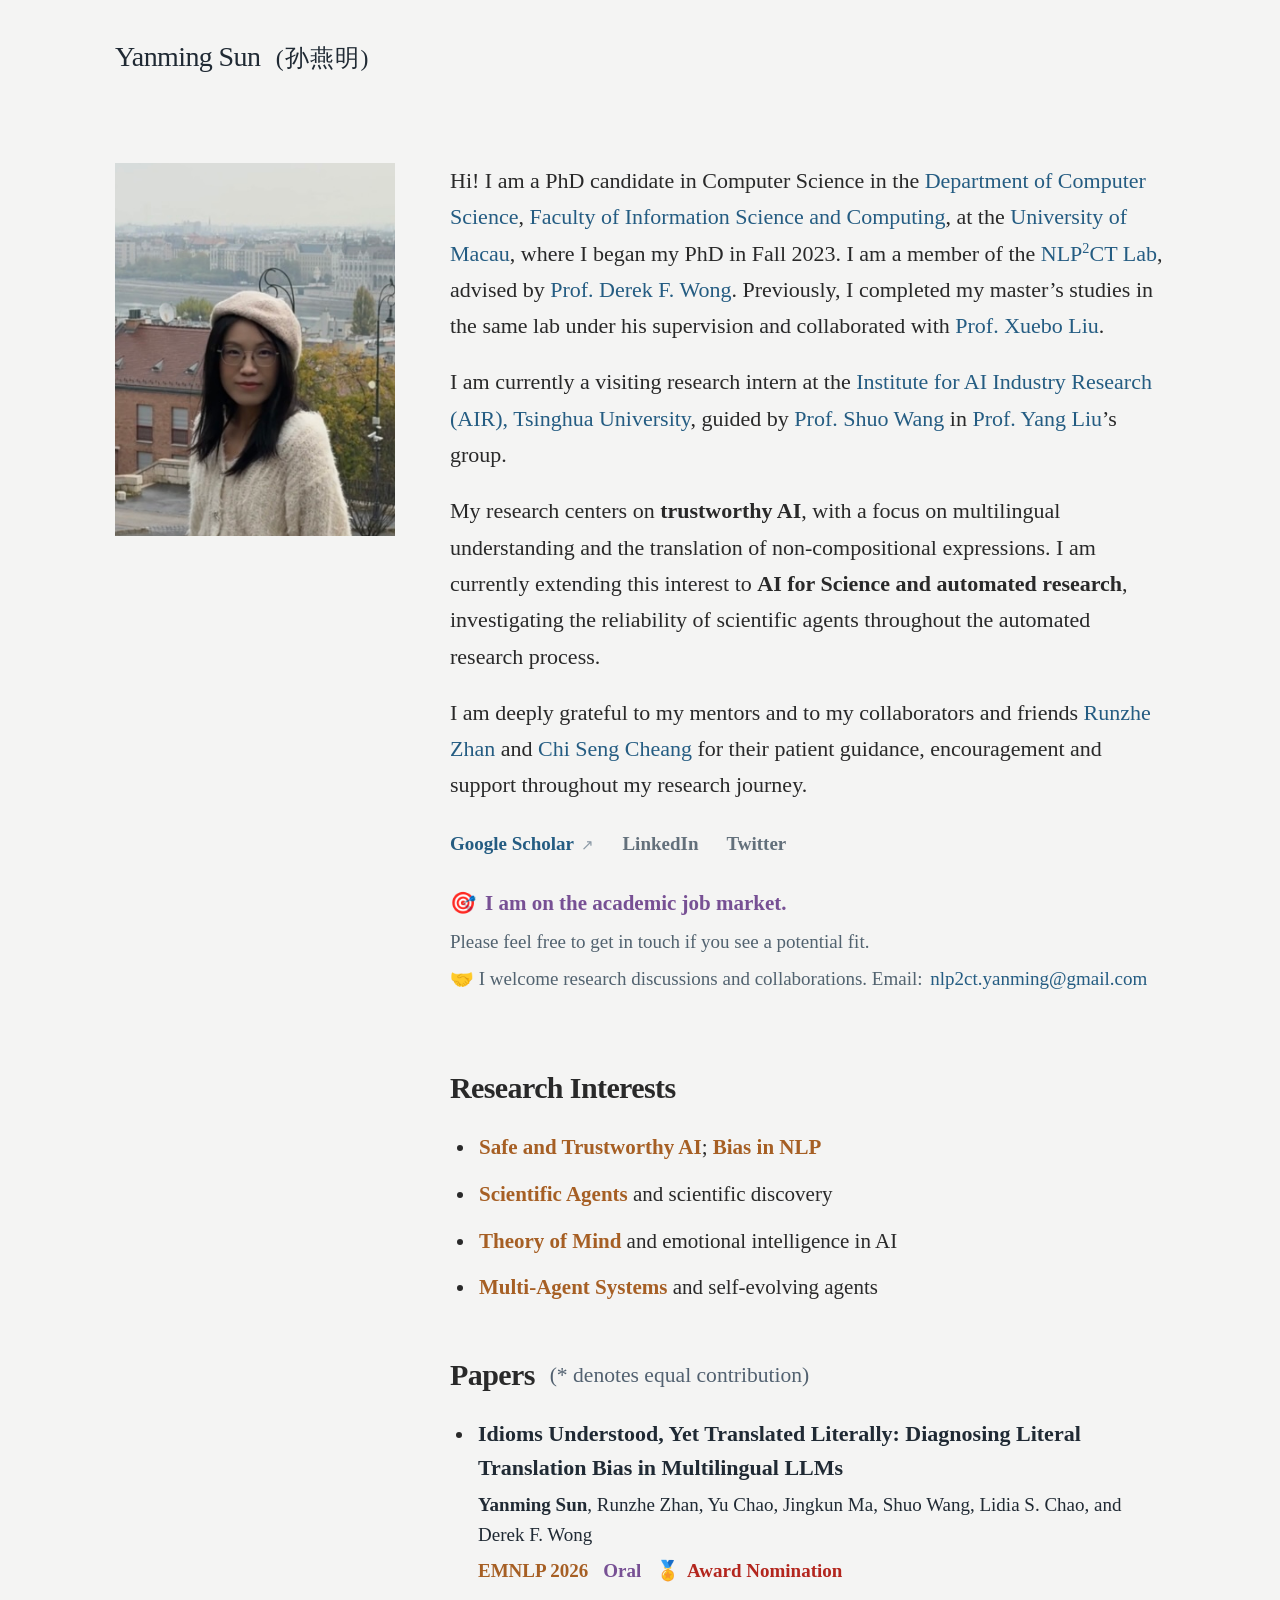
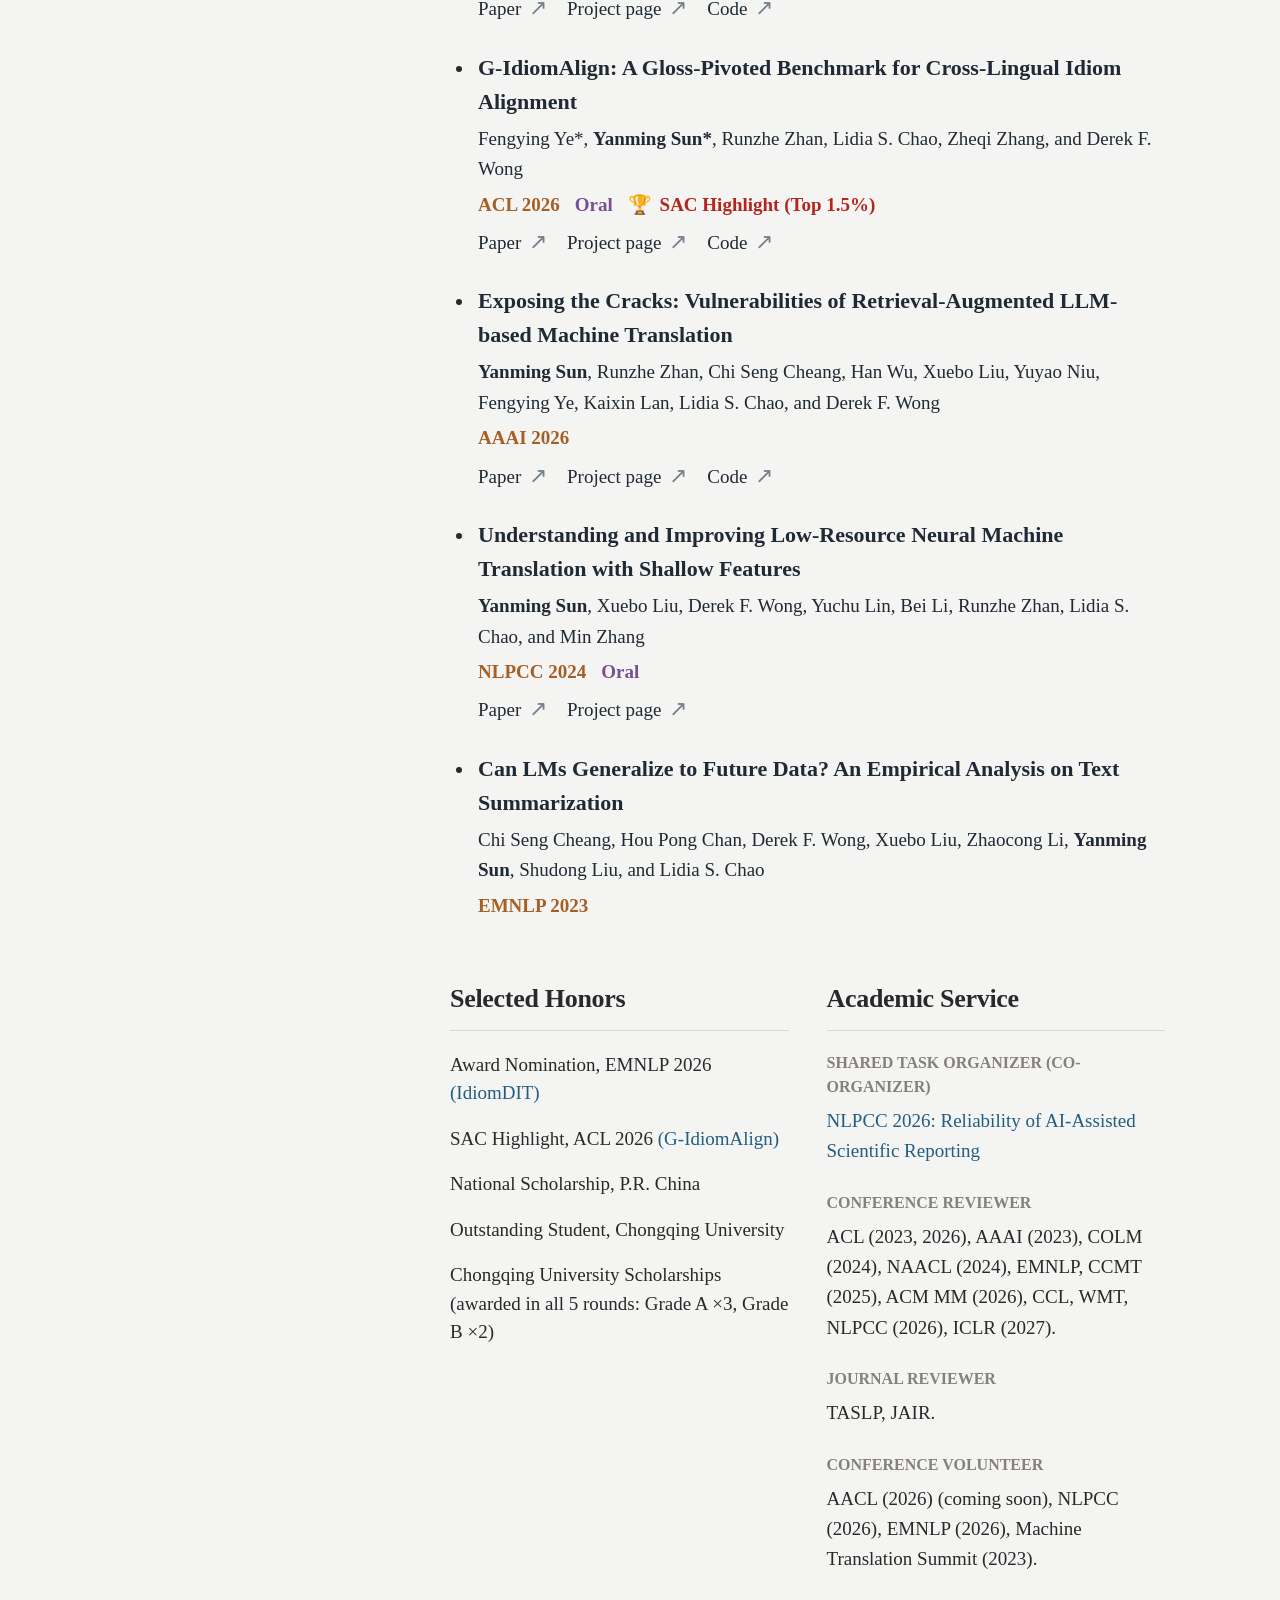
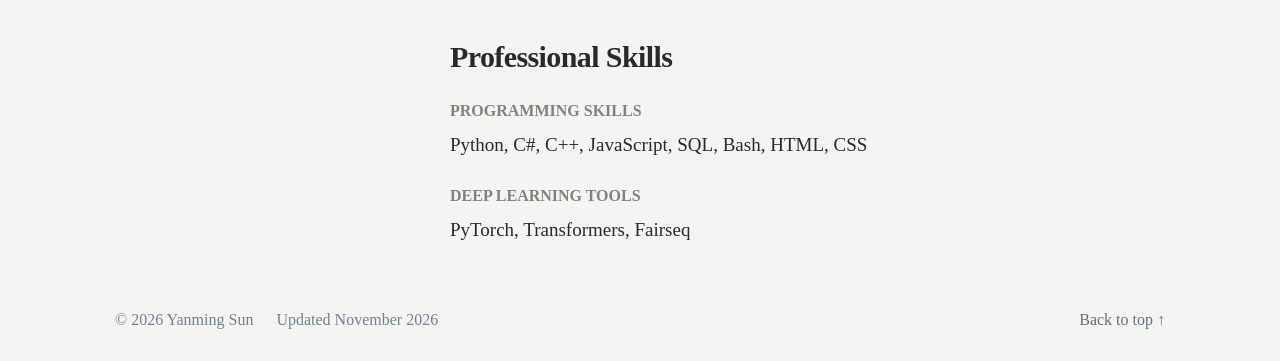
==== docs/index.html @ efb02c2c "Highlight award distinctions in deep red" ====
<!doctype html>
<html lang="en">
<head>
  <meta charset="utf-8">
  <meta name="viewport" content="width=device-width, initial-scale=1">
  <title>Yanming Sun — Multilingual LLMs and Reliable AI</title>
  <meta name="description" content="Yanming Sun, Ph.D. Candidate at the University of Macau. Research on multilingual LLMs, machine translation, and reliable AI. On the academic job market; expected graduation February 2027.">
  <meta name="theme-color" content="#ffffff">
  <link rel="canonical" href="https://ymsunny.github.io/">
  <meta property="og:type" content="profile">
  <meta property="og:title" content="Yanming Sun — Multilingual LLMs and Reliable AI">
  <meta property="og:description" content="Ph.D. Candidate at the University of Macau. On the academic job market · Expected graduation February 2027.">
  <meta property="og:url" content="https://ymsunny.github.io/">
  <meta property="og:image" content="https://ymsunny.github.io/assets/yanming-sun-budapest.jpg">
  <meta name="twitter:card" content="summary">
  <link rel="icon" href="assets/favicon.svg?v=sun-1" type="image/svg+xml">
  <link rel="preload" href="assets/inter-latin.woff2" as="font" type="font/woff2" crossorigin>
  <link rel="stylesheet" href="styles.css">
  <link rel="stylesheet" href="reading.css">
  <script type="application/ld+json">{"@context":"https://schema.org","@type":"Person","name":"Yanming Sun","url":"https://ymsunny.github.io/","jobTitle":"Ph.D. Candidate in Computer Science","affiliation":{"@type":"CollegeOrUniversity","name":"University of Macau"},"email":"mailto:nlp2ct.yanming@gmail.com","sameAs":["https://scholar.google.com/citations?user=cWfYGeYAAAAJ","https://github.com/ymsunny"]}</script>
</head>
<body>
  <a class="skip-link" href="#main">Skip to content</a>
  <header class="site-header"><div class="container header-inner">
    <a class="wordmark" href="#about">Yanming Sun <span class="chinese-name" lang="zh-Hans">(&#23385;&#29141;&#26126;)</span></a>
  </div></header>
  <main class="container" id="main">
    <section class="profile" id="about" aria-label="About Yanming Sun">
      <div class="profile-aside">
        <figure class="portrait"><img src="assets/yanming-sun-budapest.jpg" width="1169" height="648" alt="Yanming Sun in Budapest" fetchpriority="high"></figure>
        <p class="portrait-caption">University of Macau<br><a href="https://github.com/NLP2CT">NLP<sup>2</sup>CT Lab</a></p>
      </div>
      <div class="profile-copy">
        <div class="bio">
          <p>Hi! I am a PhD candidate in Computer Science in the <a href="https://fic.um.edu.mo/csc/">Department of Computer Science</a>, <a href="https://fic.um.edu.mo">Faculty of Information Science and Computing</a>, at the <a href="https://www.um.edu.mo">University of Macau</a>, where I began my PhD in Fall 2023. I am a member of the <a href="http://nlp2ct.cis.um.edu.mo">NLP<sup>2</sup>CT Lab</a>, advised by <a href="https://personal.fic.um.edu.mo/derek-wong/">Prof. Derek F. Wong</a>. Previously, I completed my master&#8217;s studies in the same lab under his supervision and collaborated with <a href="https://sunbowliu.github.io/">Prof. Xuebo Liu</a>.</p>
          <p>I am currently a visiting research intern at the <a href="https://air.tsinghua.edu.cn/">Institute for AI Industry Research (AIR), Tsinghua University</a>, guided by <a href="https://air.tsinghua.edu.cn/info/1046/2548.htm">Prof. Shuo Wang</a> in <a href="https://nlp.csai.tsinghua.edu.cn/~ly/">Prof. Yang Liu</a>&#8217;s group.</p>
          
          <p>My research centers on <strong>trustworthy AI</strong>, with a focus on multilingual understanding and the translation of non-compositional expressions. I am currently extending this interest to <strong>AI for Science and automated research</strong>, investigating the reliability of scientific agents throughout the automated research process.</p>
          <p>I am deeply grateful to my mentors and to my collaborators and friends <a href="https://runzhe.me/">Runzhe Zhan</a> and <a href="https://andycheang.github.io/">Chi Seng Cheang</a> for their patient guidance, encouragement and support throughout my research journey.</p>
        </div>
        <div class="profile-links" aria-label="Academic and social profiles"><a href="https://scholar.google.com/citations?user=cWfYGeYAAAAJ">Google Scholar <span aria-hidden="true">&#8599;</span></a><span class="pending-profile" title="Profile link to be added">LinkedIn</span><span class="pending-profile" title="Profile link to be added">Twitter</span></div>
        <div class="job-market"><strong><span aria-hidden="true">&#127919;</span> I am on the academic job market.</strong><p>Please feel free to get in touch if you see a potential fit.</p><p><span aria-hidden="true">&#129309;</span> I welcome research discussions and collaborations. Email: <a href="mailto:nlp2ct.yanming@gmail.com">nlp2ct.yanming@gmail.com</a></p></div>
      </div>
    </section>

    <section class="section research-interests" id="research" aria-labelledby="research-heading"><div class="section-heading"><h2 id="research-heading">Research Interests</h2></div><ul class="interest-list"><li><strong>Safe and Trustworthy AI</strong>; <strong>Bias in NLP</strong></li><li><strong>Scientific Agents</strong> and scientific discovery</li><li><strong>Theory of Mind</strong> and emotional intelligence in AI</li><li><strong>Multi-Agent Systems</strong> and self-evolving agents</li></ul></section>

    <section class="section" id="publications" aria-labelledby="publications-heading">
      <div class="section-heading"><h2 id="publications-heading">Papers <span class="equal-note">(* denotes equal contribution)</span></h2></div>
      <article class="publication" id="idiomdit"><div class="paper-index"><span>2026</span><strong>IdiomDIT</strong></div><div class="paper-body"><h3><a href="https://aclanthology.org/2026.emnlp-main.2619/" target="_blank" rel="noopener">Idioms Understood, Yet Translated Literally: Diagnosing Literal Translation Bias in Multilingual LLMs</a></h3><p class="paper-authors"><strong>Yanming Sun</strong>, Runzhe Zhan, Yu Chao, Jingkun Ma, Shuo Wang, Lidia S. Chao, and Derek F. Wong</p><div class="venue"><span class="venue-name">EMNLP 2026</span><span class="distinction">Oral</span><span class="distinction consideration award-distinction"><span class="award-icon" aria-hidden="true">&#127941;</span> Award Nomination</span></div><div class="paper-links"><a href="https://aclanthology.org/2026.emnlp-main.2619/" target="_blank" rel="noopener">Paper <span aria-hidden="true">↗</span></a><a href="https://nlp2ct.github.io/IdiomDIT/" target="_blank" rel="noopener">Project page <span aria-hidden="true">↗</span></a><a href="https://github.com/NLP2CT/IdiomDIT" target="_blank" rel="noopener">Code <span aria-hidden="true">↗</span></a></div></div></article>
      <article class="publication" id="g-idiomalign"><div class="paper-index"><span>2026</span><strong>G-IdiomAlign</strong></div><div class="paper-body"><h3><a href="assets/papers/G-IdiomAlign.pdf" target="_blank" rel="noopener">G-IdiomAlign: A Gloss-Pivoted Benchmark for Cross-Lingual Idiom Alignment</a></h3><p class="paper-authors">Fengying Ye*, <strong>Yanming Sun*</strong>, Runzhe Zhan, Lidia S. Chao, Zheqi Zhang, and Derek F. Wong</p><div class="venue"><span class="venue-name">ACL 2026</span><span class="distinction">Oral</span><span class="distinction award-distinction"><span class="award-icon" aria-hidden="true">&#127942;</span> SAC Highlight (Top 1.5%)</span></div><div class="paper-links"><a href="assets/papers/G-IdiomAlign.pdf" target="_blank" rel="noopener">Paper <span aria-hidden="true">↗</span></a><a href="https://nlp2ct.github.io/G-IdiomAlign/" target="_blank" rel="noopener">Project page <span aria-hidden="true">↗</span></a><a href="https://github.com/NLP2CT/G-IdiomAlign" target="_blank" rel="noopener">Code <span aria-hidden="true">↗</span></a></div></div></article>
      <article class="publication" id="real-mt"><div class="paper-index"><span>2026</span><strong>REAL-MT</strong></div><div class="paper-body"><h3><a href="assets/papers/REAL-MT.pdf" target="_blank" rel="noopener">Exposing the Cracks: Vulnerabilities of Retrieval-Augmented LLM-based Machine Translation</a></h3><p class="paper-authors"><strong>Yanming Sun</strong>, Runzhe Zhan, Chi Seng Cheang, Han Wu, Xuebo Liu, Yuyao Niu, Fengying Ye, Kaixin Lan, Lidia S. Chao, and Derek F. Wong</p><div class="venue"><span class="venue-name">AAAI 2026</span></div><div class="paper-links"><a href="assets/papers/REAL-MT.pdf" target="_blank" rel="noopener">Paper <span aria-hidden="true">↗</span></a><a href="https://ymsunny.github.io/REAL-MT-Vuln/" target="_blank" rel="noopener">Project page <span aria-hidden="true">↗</span></a><a href="https://github.com/ymsunny/REAL-MT-Vuln" target="_blank" rel="noopener">Code <span aria-hidden="true">↗</span></a></div></div></article>
      <article class="publication" id="natasha"><div class="paper-index"><span>2024</span><strong>NATASHA</strong></div><div class="paper-body"><h3><a href="assets/papers/NATASHA.pdf" target="_blank" rel="noopener">Understanding and Improving Low-Resource Neural Machine Translation with Shallow Features</a></h3><p class="paper-authors"><strong>Yanming Sun</strong>, Xuebo Liu, Derek F. Wong, Yuchu Lin, Bei Li, Runzhe Zhan, Lidia S. Chao, and Min Zhang</p><div class="venue"><span class="venue-name">NLPCC 2024</span><span class="distinction">Oral</span></div><div class="paper-links"><a href="assets/papers/NATASHA.pdf" target="_blank" rel="noopener">Paper <span aria-hidden="true">↗</span></a><a href="https://ymsunny.github.io/NATASHA/v2/" target="_blank" rel="noopener">Project page <span aria-hidden="true">↗</span></a></div></div></article>
      <div class="publication earlier-publication"><div class="paper-body"><article><h3><a href="https://aclanthology.org/2023.emnlp-main.1007/">Can LMs Generalize to Future Data? An Empirical Analysis on Text Summarization</a></h3><p class="paper-authors">Chi Seng Cheang, Hou Pong Chan, Derek F. Wong, Xuebo Liu, Zhaocong Li, <strong>Yanming Sun</strong>, Shudong Liu, and Lidia S. Chao</p><div class="venue"><span class="venue-name">EMNLP 2023</span></div></article></div></div>
    </section>

    <section class="section honors-service" aria-label="Honors and academic service">
      <section aria-labelledby="honors-heading"><h2 id="honors-heading">Selected Honors</h2>
        <ul class="selected-honors">
          <li><span>Award Nomination, EMNLP 2026 <a href="#idiomdit">(IdiomDIT)</a></span></li>
          <li><span>SAC Highlight, ACL 2026 <a href="#g-idiomalign">(G-IdiomAlign)</a></span></li>
          <li><span>National Scholarship, P.R. China</span></li>
          <li><span>Outstanding Student, Chongqing University</span></li>
          <li><span>Chongqing University Scholarships (awarded in all 5 rounds: Grade A &times;3, Grade B &times;2)</span></li>
        </ul>
      </section>
      <section id="service" aria-labelledby="service-heading"><h2 id="service-heading">Academic Service</h2>
        <div class="service-category"><h3>Shared Task Organizer (Co-Organizer)</h3><p><a href="https://nlp2ct.github.io/NLPCC-2026-Task10-Science/">NLPCC 2026: Reliability of AI-Assisted Scientific Reporting</a></p></div>
        <div class="service-category"><h3>Conference Reviewer</h3><p>ACL (2023, 2026), AAAI (2023), COLM (2024), NAACL (2024), EMNLP, CCMT (2025), ACM MM (2026), CCL, WMT, NLPCC (2026), ICLR (2027).</p></div>
        <div class="service-category"><h3>Journal Reviewer</h3><p>TASLP, JAIR.</p></div>
      
        <div class="service-category"><h3>Conference Volunteer</h3><p>AACL (2026) <span class="upcoming-note">(coming soon)</span>, NLPCC (2026), EMNLP (2026), Machine Translation Summit (2023).</p></div>
      </section>
    </section>
    <section class="section professional-skills" id="skills" aria-labelledby="skills-heading">
      <div class="section-heading"><h2 id="skills-heading">Professional Skills</h2></div>
      <div class="service-category"><h3>Programming Skills</h3><p>Python, C#, C++, JavaScript, SQL, Bash, HTML, CSS</p></div>
      <div class="service-category"><h3>Deep Learning Tools</h3><p>PyTorch, Transformers, Fairseq</p></div>
    </section>
  </main>
  <footer class="container footer"><span>© 2026 Yanming Sun</span><span>Updated November 2026</span><a href="#about">Back to top ↑</a></footer>
</body>
</html>
---- docs/styles.css ----
@font-face{font-family:Inter;src:url('assets/inter-latin.woff2') format('woff2');font-weight:100 900;font-display:swap}
:root{--ink:#202a34;--muted:#63707b;--blue:#245c82;--gold:#896022;--line:#e5e8eb;--ivory:#faf8f3}
*{box-sizing:border-box}html{scroll-behavior:smooth;scroll-padding-top:100px}body{margin:0;background:#fff;color:var(--ink);font-family:Inter,Arial,sans-serif;font-size:15px;line-height:1.8;-webkit-font-smoothing:antialiased}a{color:var(--blue);text-decoration:none;text-underline-offset:4px}a:hover{text-decoration:underline}a:focus-visible,summary:focus-visible{outline:2px solid var(--blue);outline-offset:5px}p,h1,h2,h3,figure{margin:0}sup{font-size:.65em}strong{font-weight:600}.container{width:calc(100% - 88px);max-width:1060px;margin-inline:auto}.skip-link{position:fixed;top:-80px;left:20px;background:white;padding:10px 18px;z-index:20}.skip-link:focus{top:12px}.site-header{position:sticky;top:0;z-index:10;background:rgba(255,255,255,.97);border-bottom:1px solid var(--line)}.header-inner{height:72px;display:flex;align-items:center;justify-content:space-between;gap:30px}.wordmark{font-size:17px;letter-spacing:-.5px;font-weight:650;color:var(--ink)}.wordmark span{color:var(--gold);margin-left:2px}nav{display:flex;gap:27px;font-size:12px}nav a{color:var(--muted)}
.profile{display:grid;grid-template-columns:224px minmax(0,1fr);gap:62px;padding:60px 0 42px}.portrait{width:224px;aspect-ratio:4/5;position:relative;overflow:hidden;border-radius:5px;background:#edf0ef}.portrait img{position:absolute;height:190%;width:auto;max-width:none;bottom:-25%;left:50%;transform:translateX(-50%)}.portrait-caption{font-size:12px;line-height:1.9;margin-top:16px;color:var(--muted)}.portrait-caption a{color:var(--muted)}.eyebrow{font-size:11px;letter-spacing:.7px;color:var(--muted);margin-top:-5px;margin-bottom:8px}.profile h1{font-size:49px;line-height:1.15;letter-spacing:-2px;font-weight:650}.research-line{font-size:17px;color:var(--muted);margin-top:11px;letter-spacing:-.3px}.bio{margin-top:23px}.bio p{font-size:14px;line-height:1.9}.bio p+p{margin-top:12px}.profile-links{display:flex;gap:25px;margin-top:20px;font-size:12px;font-weight:550}.profile-links span{font-size:11px;color:#8d9ba7;margin-left:3px}.job-market{background:#f3f7f9;border-left:3px solid #7493a9;padding:14px 18px;margin-top:24px;border-radius:0 3px 3px 0}.job-market strong{font-size:14px;display:flex;gap:9px;align-items:center}.status-dot{width:6px;height:6px;border-radius:50%;background:#357764;flex:none}.job-market p{font-size:12px;line-height:1.8;margin-top:5px;color:#526370}.job-market p a{white-space:nowrap;margin-left:3px}
.recognition{display:grid;grid-template-columns:150px 1fr 1.55fr;gap:28px;align-items:center;background:var(--ivory);border-top:1px solid #e9e1d1;border-bottom:1px solid #e9e1d1;padding:23px 27px}.recognition h2{font-size:13px;line-height:1.6;color:#7f7058;font-weight:500}.recognition-item{display:flex;flex-direction:column;align-items:flex-start;color:var(--gold);line-height:1.6}.recognition-item:hover{text-decoration:none}.recognition-item:hover strong{text-decoration:underline}.recognition-venue{font-size:10px;font-weight:550;letter-spacing:.8px;margin-bottom:4px}.recognition-item strong{font-size:16px;font-weight:600;letter-spacing:-.3px}.recognition-item>span:last-child{font-size:11px;color:#8c7d65;margin-top:5px}
.section{padding-top:47px}.section-heading{display:flex;align-items:baseline;justify-content:space-between;gap:20px;margin-bottom:27px}h2{font-size:27px;line-height:1.3;font-weight:600;letter-spacing:-.85px}.section-heading>a{font-size:11px;white-space:nowrap}.research-grid{display:grid;grid-template-columns:1.15fr 1fr;gap:52px;padding-bottom:34px;border-bottom:1px solid var(--line)}.research-number{font-size:11px;color:#74818c;display:block;margin-bottom:9px}.research-grid h3{font-size:16px;letter-spacing:-.3px;font-weight:600;line-height:1.5}.research-grid article>p{font-size:13px;color:var(--muted);margin-top:9px;line-height:1.85}.research-grid .research-references{font-size:11px;margin-top:15px}.research-references>span{margin:0 9px;color:#74818c}
.publication{display:grid;grid-template-columns:120px minmax(0,1fr);gap:24px;padding:0 0 26px;margin-bottom:27px;border-bottom:1px solid var(--line);scroll-margin-top:105px}.paper-index{font-size:11px;line-height:1.7;padding-top:3px}.paper-index>span{color:#74818c;display:block}.paper-index>strong{font-weight:550;display:block;color:#596875;margin-top:3px}.paper-body h3{font-size:18px;line-height:1.55;letter-spacing:-.3px;font-weight:600}.paper-body h3 a{color:var(--ink)}.paper-body h3 a:hover{color:var(--blue)}.paper-authors{font-size:12px;color:var(--muted);line-height:1.9;margin-top:9px}.paper-authors strong{color:var(--ink)}.venue{display:flex;align-items:center;flex-wrap:wrap;gap:7px 9px;margin-top:12px}.venue-name{font-size:12px;font-weight:650}.distinction{display:inline-block;padding:1px 7px;background:#faf5e9;color:#856326;border:1px solid #eee4cb;border-radius:3px;font-size:10px;line-height:1.7}.consideration{background:#fbf8f1}.publication-note{font-size:10px;color:#74818c}.paper-summary{font-size:13px;line-height:1.85;color:#596571;margin-top:12px}.paper-links{display:flex;flex-wrap:wrap;gap:23px;font-size:12px;margin-top:13px}.paper-links span{font-size:10px;color:#74818c;margin-left:3px}.contribution-note{font-size:10px;color:#74818c;margin-top:-11px;margin-left:144px}.other-publications{margin-top:22px;padding:15px 0;border-bottom:1px solid var(--line)}.other-publications summary{font-size:12px;color:var(--muted);cursor:pointer;padding-right:5px}.other-publications summary>span{float:right;font-size:11px;color:#74818c}.other-publications article{padding:19px 0 5px;margin-left:144px}.other-publications h3{font-size:15px;font-weight:550;line-height:1.7}.earlier-link{display:inline-block;margin-top:12px;font-size:12px}
.service-row{display:grid;grid-template-columns:120px minmax(0,1fr);gap:24px;margin-bottom:23px}.row-year{color:#74818c;font-size:11px;padding-top:2px}.service-row h3,.education-row h3{font-size:14px;line-height:1.6;font-weight:600}.service-row p{font-size:13px;color:var(--muted);line-height:1.8;margin-top:3px}.service-row .service-detail{font-size:12px;margin-top:5px;color:#74818c}.education-row{display:flex;justify-content:space-between;gap:25px;margin-bottom:23px}.education-row p{font-size:13px;color:var(--muted);line-height:1.7;margin-top:3px}.education-row .education-detail{font-size:12px;color:#74818c}.education-row>span{font-size:11px;color:#74818c;padding-top:3px;white-space:nowrap}.earlier-honor{padding-top:18px;border-top:1px solid var(--line);font-size:12px;color:var(--muted)}.earlier-honor strong{font-size:10px;font-weight:500;color:#74818c;margin-right:17px}.earlier-honor>span{float:right;font-size:11px;color:#74818c}.contact-section{margin-top:42px;padding-top:30px;border-top:1px solid var(--line);display:flex;justify-content:space-between;align-items:center;gap:30px}.contact-section h2{font-size:23px}.contact-section p{font-size:12px;color:var(--muted);line-height:1.9}.contact-section p a{font-size:14px}.footer{display:flex;gap:23px;padding:37px 0 28px;margin-top:18px;font-size:10px;color:#74818c}.footer>a{margin-left:auto;color:var(--muted)}
@media(max-width:1000px){.container{width:calc(100% - 64px)}.profile{grid-template-columns:190px minmax(0,1fr);gap:40px;padding-top:45px}.portrait{width:190px}.profile h1{font-size:44px}.recognition{grid-template-columns:120px 1fr 1.45fr;gap:20px;padding-inline:22px}.recognition-item strong{font-size:14px}.research-grid{gap:30px}.paper-body h3{font-size:17px}}
@media(max-width:760px){.container{width:calc(100% - 44px)}.header-inner{height:64px}nav{gap:19px;font-size:11px}nav a[href='#education']{display:none}.profile{grid-template-columns:145px minmax(0,1fr);gap:28px}.portrait{width:145px}.profile h1{font-size:39px}.eyebrow{font-size:10px;letter-spacing:.1px}.research-line{font-size:14px}.bio p{font-size:13px}.job-market{padding:12px 14px}.job-market strong{font-size:13px}.recognition{grid-template-columns:1fr 1.4fr;gap:14px 22px;padding:19px 21px}.recognition h2{grid-column:1/-1;font-size:10px;letter-spacing:.4px}.recognition h2 br{display:none}.recognition-item strong{font-size:14px}.research-grid{gap:25px}.research-grid h3{font-size:15px}.publication,.service-row{grid-template-columns:87px minmax(0,1fr);gap:18px}.contribution-note,.other-publications article{margin-left:105px}h2{font-size:25px}}
@media(max-width:560px){.container{width:calc(100% - 40px)}.header-inner{height:61px;gap:14px}.wordmark{font-size:15px}nav{gap:18px}nav a[href='#research'],nav a[href='#contact']{display:none}.profile{display:block;position:relative;padding-top:34px;padding-bottom:29px}.profile-aside{position:absolute;right:0;top:34px;width:96px}.portrait{width:96px}.portrait-caption{display:none}.eyebrow{padding-right:111px;margin-top:0;font-size:9px;line-height:1.8;max-width:340px;margin-bottom:9px}.profile h1{font-size:35px;padding-right:100px;letter-spacing:-1.4px;line-height:1.1}.research-line{font-size:12px;padding-right:108px;line-height:1.7;margin-top:10px;min-height:38px}.bio{margin-top:25px}.bio p{font-size:14px;line-height:1.85}.profile-links{font-size:12px;gap:25px}.job-market{margin-top:22px;padding:13px 14px}.job-market strong{font-size:13px}.job-market p{font-size:12px}.recognition{display:block;padding:19px 20px}.recognition h2{margin-bottom:15px}.recognition-item+.recognition-item{margin-top:16px;border-top:1px solid #e9e1d1;padding-top:16px}.recognition-item strong{font-size:16px}.recognition-venue{font-size:10px}.section{padding-top:35px}.section-heading{margin-bottom:22px;gap:12px}h2{font-size:24px}.section-heading>a{font-size:10px}.research-grid{grid-template-columns:1fr;gap:24px;padding-bottom:27px}.research-grid h3{font-size:16px}.research-grid article>p{font-size:13px}.research-number{margin-bottom:5px}.publication{display:block;padding-bottom:23px;margin-bottom:23px}.paper-index{display:flex;gap:12px;align-items:baseline;margin-bottom:9px;padding:0;font-size:11px}.paper-index>strong{margin:0}.paper-body h3{font-size:17px;line-height:1.55}.paper-authors{font-size:12px;line-height:1.85}.paper-summary{font-size:13px}.contribution-note,.other-publications article{margin-left:0}.other-publications summary{font-size:12px}.other-publications summary>span{font-size:10px}.service-row{grid-template-columns:43px minmax(0,1fr);gap:14px}.education-row{display:block}.education-row>span{display:block;margin-top:4px;font-size:11px}.contact-section{display:block;margin-top:31px;padding-top:25px}.contact-section p{margin-top:12px}.footer{font-size:9px;gap:12px;flex-wrap:wrap;padding-top:20px}.footer>a{margin-left:auto}}
@media(max-width:360px){.container{width:calc(100% - 32px)}.profile-aside,.portrait{width:78px}.profile h1{font-size:31px;padding-right:87px}.eyebrow{padding-right:89px;font-size:8px}.research-line{padding-right:88px;font-size:11px}.section-heading>a{font-size:9px}h2{font-size:22px}.wordmark{font-size:14px}nav{gap:14px;font-size:10px}.recognition-item strong{font-size:15px}}
@media(prefers-reduced-motion:reduce){html{scroll-behavior:auto}}
@media print{.site-header,.skip-link,.footer>a{display:none}.container{width:100%;max-width:none}.profile{padding-top:0;gap:30px;grid-template-columns:155px 1fr}.portrait{width:155px}.profile h1{font-size:34px}.section{padding-top:25px}.publication,.service-row,.education-row,.recognition{break-inside:avoid}.profile-aside{position:static}.contact-section{margin-top:25px}.footer{padding-bottom:0}}\n
---- docs/reading.css ----
/* Single-page reading layout; background sampled from jasonwei.net. */
body{background:#f4f4f3;font-family:Helvetica,Arial,sans-serif;font-size:21px;color:#292929;line-height:1.65}
.container{max-width:1050px;width:calc(100% - 100px)}
.site-header{position:static;background:transparent;border:0}.header-inner{height:115px}.wordmark{font-size:28px;font-weight:500;letter-spacing:-.6px}.wordmark span{display:none}nav{font-size:21px}nav a{color:#292929;text-decoration:underline}
.profile{position:relative;display:block;padding:38px 0 35px}.profile-aside{float:right;width:210px;margin:0 0 24px 42px}.portrait{width:210px;border-radius:0}.portrait-caption{display:none}.profile h1{font-size:44px;letter-spacing:-1px;font-weight:600}.eyebrow{font-size:18px;letter-spacing:0;margin-bottom:12px}.research-line{font-size:23px;margin-top:13px}.bio{margin-top:28px}.bio p{font-size:21px;line-height:1.7}.bio p+p{margin-top:20px}.profile-links{font-size:19px;gap:28px;margin-top:24px}.profile-links span{font-size:15px}.job-market{clear:both;background:none;border:0;padding:0;margin-top:27px}.job-market strong{font-size:21px;color:#8b5034}.job-market p{font-size:19px;line-height:1.7}.status-dot{display:none}
.recognition{display:block;background:none;border:0;padding:0 0 28px;border-bottom:1px solid #d6d6d2}.recognition h2{font-size:27px;font-weight:600;color:#292929;margin-bottom:17px;letter-spacing:-.5px}.recognition h2 br{display:none}.recognition-item{display:block;margin:12px 0;line-height:1.65}.recognition-venue{font-size:19px;letter-spacing:0;display:inline-block;width:135px;color:#555}.recognition-item strong{font-size:20px}.recognition-item>span:last-child{font-size:17px;margin-left:16px}
.section{padding-top:38px}h2{font-size:30px;letter-spacing:-.6px}.section-heading{margin-bottom:23px}.section-heading>a{font-size:17px}.research-grid{display:block;border:0;padding-bottom:0}.research-grid article+article{margin-top:25px}.research-number{display:none}.research-grid h3{font-size:22px}.research-grid article>p{font-size:20px;line-height:1.7;margin-top:8px}.research-grid .research-references{display:none}
.publication{display:block;border:0;margin-bottom:30px;padding:0}.paper-index{display:none}.paper-body h3{font-size:22px;line-height:1.55;letter-spacing:0}.paper-body h3 a{color:var(--blue)}.paper-authors{font-size:18px;line-height:1.7;margin-top:8px}.venue-name{font-size:19px}.distinction{font-size:16px;background:none;border:0;padding:0;color:#976532}.venue{gap:8px 16px;margin-top:8px}.publication-note{font-size:16px}.paper-summary{font-size:19px;line-height:1.7;margin-top:8px}.paper-links{font-size:18px;margin-top:8px}.paper-links span{font-size:14px}.contribution-note{margin:0;font-size:16px}.other-publications{margin-top:24px}.other-publications summary{font-size:19px}.other-publications summary>span{font-size:16px}.other-publications article{margin-left:0}.other-publications h3{font-size:21px}.earlier-link{font-size:18px}
.service-row{grid-template-columns:65px 1fr;gap:22px;margin-bottom:22px}.row-year{font-size:18px}.service-row h3,.education-row h3{font-size:21px}.service-row p,.education-row p{font-size:20px}.service-row .service-detail,.education-row .education-detail{font-size:18px}.education-row>span{font-size:18px}.earlier-honor{font-size:19px}.earlier-honor strong,.earlier-honor>span{font-size:17px}.contact-section{display:block}.contact-section h2{font-size:28px}.contact-section p{font-size:20px;margin-top:12px}.contact-section p a{font-size:21px}.footer{font-size:16px}
@media(max-width:760px){.container{width:calc(100% - 48px)}.header-inner{height:90px}.profile-aside{width:160px;margin-left:25px}.portrait{width:160px}.profile h1{font-size:38px}.bio p{font-size:20px}.recognition-venue{width:auto;margin-right:15px}.recognition-item>span:last-child{display:block;margin-left:0}.education-row{display:block}.education-row>span{display:block;margin-top:5px}}
@media(max-width:560px){.container{width:calc(100% - 40px)}.wordmark{font-size:24px}nav{font-size:20px}.profile{padding-top:20px}.profile-aside{position:static;float:right;width:95px;margin:0 0 15px 16px}.portrait{width:95px}.eyebrow{padding:0;max-width:none;font-size:15px}.profile h1{padding:0;font-size:34px}.research-line{padding:0;font-size:18px;min-height:0}.bio{clear:both;padding-top:20px;margin-top:0}.bio p{font-size:19px}.profile-links{font-size:17px;gap:22px}.job-market strong{font-size:20px}.job-market p{font-size:18px}.recognition-item+.recognition-item{border:0;padding:0;margin-top:16px}.recognition-item strong{font-size:19px}.recognition-venue{font-size:18px}.section-heading{display:block}.section-heading>a{display:inline-block;margin-top:9px}h2{font-size:28px}.research-grid h3{font-size:21px}.research-grid article>p{font-size:19px}.paper-body h3{font-size:21px}.paper-authors{font-size:17px}.paper-summary{font-size:18px}.other-publications summary>span{float:none;display:block}.service-row{grid-template-columns:1fr;gap:2px}.service-row p,.education-row p{font-size:19px}.education-row>span{font-size:17px}.earlier-honor strong{display:block}.footer{font-size:14px}.contact-section p a{font-size:19px}}
/* Garamond-style serif typography and a more generous portrait crop. */
body{font-family:Garamond,'Palatino Linotype','Book Antiqua',Georgia,serif;font-size:22px}
.profile-aside{float:left;width:240px;margin:0 40px 24px 0}
.portrait{width:240px;aspect-ratio:3/4}
.portrait img{height:155%;bottom:-27%}
.bio p{font-size:22px;line-height:1.65}
h1,h2,h3,.wordmark{font-family:inherit}
.profile h1{font-size:46px;font-weight:600}
.paper-body h3{font-size:24px}.paper-authors{font-size:20px}.paper-summary{font-size:21px}
@media(max-width:760px){.profile-aside{width:190px;margin:0 28px 22px 0}.portrait{width:190px}}
@media(max-width:560px){.profile-aside{float:left;width:110px;margin:0 20px 20px 0}.portrait{width:110px}.profile h1{font-size:34px}.eyebrow{font-size:16px}.research-line{font-size:19px}.bio p{font-size:21px}.paper-body h3{font-size:23px}.paper-authors{font-size:19px}.paper-summary{font-size:20px}}
/* Independent portrait column, with all introduction text on the right. */
.profile{display:grid;grid-template-columns:280px minmax(0,1fr);gap:55px;align-items:start;padding-top:48px}
.profile-aside{position:static;float:none;width:280px;margin:0}
.portrait{width:280px}
.profile-copy{min-width:0}
.bio{clear:none}
@media(max-width:1000px){.profile{grid-template-columns:220px minmax(0,1fr);gap:35px}.profile-aside,.portrait{width:220px}}
@media(max-width:760px){.profile{grid-template-columns:170px minmax(0,1fr);gap:28px}.profile-aside,.portrait{width:170px}}
@media(max-width:560px){.profile{display:flex;flex-direction:column;gap:28px;padding-top:20px}.profile-aside{float:none;margin:0;width:200px}.portrait{width:200px}.profile-copy{width:100%}.bio{padding-top:0;margin-top:24px}}
/* Keep every content section aligned with the biography column. */
main.container>.recognition,main.container>.section,main.container>.contact-section{margin-left:335px}
main.container>.recognition{padding-top:0}
.education-row{display:block}.education-row>span{display:block;margin-top:5px}
@media(max-width:1000px){main.container>.recognition,main.container>.section,main.container>.contact-section{margin-left:255px}}
@media(max-width:760px){main.container>.recognition,main.container>.section,main.container>.contact-section{margin-left:198px}.recognition-item>span:last-child{display:block;margin-left:0}.section-heading{display:block}.section-heading>a{display:inline-block;margin-top:8px}.service-row{grid-template-columns:1fr;gap:3px}}
@media(max-width:560px){main.container>.recognition,main.container>.section,main.container>.contact-section{margin-left:0}}
.profile-copy>.bio{margin-top:0;padding-top:0}
.profile-links{flex-wrap:wrap}.profile-links>.pending-profile{font-size:inherit;font-weight:inherit;color:var(--muted);margin-left:0}
.research-interests>h3{font-size:24px;line-height:1.5;margin-bottom:12px;font-weight:600}
.interest-list{margin:0;padding-left:26px;font-size:21px;line-height:1.65}
.interest-list li{padding-left:3px;margin:12px 0}
.interest-list strong{color:#775094;font-weight:600}
@media(max-width:560px){.research-interests>h3{font-size:22px}.interest-list{font-size:20px;padding-left:23px}}
.honors-service{display:grid;grid-template-columns:1fr 1fr;gap:38px}
.honors-service h2{font-size:26px;border-bottom:1px solid #d8d8d4;padding-bottom:14px;margin-bottom:20px;letter-spacing:-.3px}
.selected-honors{list-style:none;padding:0;margin:0}
.selected-honors li{display:flex;align-items:baseline;justify-content:space-between;gap:12px;margin-bottom:17px;font-size:19px;line-height:1.5}
.selected-honors time,.honor-year{font-size:15px;white-space:nowrap;color:#777;background:#eaeae8;padding:0 7px;border-radius:4px}
.service-category{margin-bottom:24px}.service-category h3{font-size:16px;text-transform:uppercase;color:#85807b;line-height:1.5;margin-bottom:7px}.service-category p{font-size:19px;line-height:1.6}
@media(max-width:1000px){.honors-service{grid-template-columns:1fr;gap:28px}}
.education-card{border:1px solid #d8dfe7;border-radius:15px;padding:22px 24px;margin-bottom:17px;background:rgba(255,255,255,.45)}
.degree-heading{display:flex;justify-content:space-between;align-items:baseline;gap:18px}.degree-heading h3{font-size:23px;line-height:1.5}.degree-date{white-space:nowrap;font-size:16px;font-weight:600;padding:4px 13px;border-radius:22px;color:#775094;background:#f0eaf7}
.school-line{display:flex;align-items:center;gap:12px;margin-top:12px;font-size:21px;font-weight:600}.school-line img{width:32px;height:32px;object-fit:contain;flex:none}.school-line a{color:#526170}.degree-detail{font-size:19px;color:var(--muted);line-height:1.7;margin-top:13px}
@media(max-width:760px){.degree-heading{flex-direction:column;gap:9px}.education-card{padding:19px}.degree-heading h3{font-size:22px}.school-line{font-size:20px}.degree-detail{font-size:18px}}
.wordmark .chinese-name{display:inline;color:inherit;margin-left:9px;font-family:'Songti SC',SimSun,serif;font-size:.85em;letter-spacing:.05em}
/* Education follows the page's restrained, unboxed typography. */
.education-card{background:transparent;border:0;border-bottom:1px solid #deded9;border-radius:0;padding:0 0 21px;margin-bottom:23px}
.education-card:last-child{border-bottom:0;margin-bottom:0}
.degree-heading h3{font-size:21px;font-weight:600;line-height:1.5}
.degree-date{background:transparent;color:#737373;font-size:16px;font-weight:400;border-radius:0;padding:0}
.school-line{font-size:19px;margin-top:9px;gap:10px;font-weight:500}
.school-line img{width:27px;height:27px}
.degree-detail{font-size:18px;line-height:1.65;margin-top:10px}
@media(max-width:760px){.education-card{padding:0 0 20px}.degree-heading h3{font-size:20px}.degree-date{font-size:16px}.school-line{font-size:19px}.degree-detail{font-size:17px}}
/* Keep publication typography in line with the rest of the page. */
.paper-body h3{font-size:21px;line-height:1.5}
.paper-authors{font-size:17px;line-height:1.65}
.venue-name{font-size:18px}.distinction{font-size:15px}
.publication-note{font-size:15px}
.paper-summary{font-size:18px;line-height:1.65}
.paper-links{font-size:17px;gap:22px}.paper-links span{font-size:14px}
.other-publications summary{font-size:18px}.other-publications summary>span{font-size:15px}
.other-publications h3{font-size:20px}.earlier-link{font-size:17px}
@media(max-width:560px){.paper-body h3{font-size:20px}.paper-authors{font-size:16px}.paper-summary{font-size:17px}.paper-links{font-size:16px}}
/* Publication text uses the same type size as the body copy. */
.paper-body h3,.paper-authors,.venue-name,.distinction,.publication-note,.paper-summary,.paper-links,.paper-links span,.other-publications summary,.other-publications summary>span,.other-publications h3,.earlier-link{font-family:inherit;font-size:22px;line-height:1.65}
@media(max-width:560px){.paper-body h3,.paper-authors,.venue-name,.distinction,.publication-note,.paper-summary,.paper-links,.paper-links span,.other-publications summary,.other-publications summary>span,.other-publications h3,.earlier-link{font-size:21px}}
/* Accent colors: purple for the job search, orange for research interests. */
.job-market strong{color:#775094}
.interest-list strong{color:#a65f24}
/* Match papers to body colors; reserve purple emphasis for distinctions. */
.paper-body h3 a,.paper-body h3 a:hover{color:var(--ink)}
.paper-authors,.paper-authors strong,.paper-summary{color:var(--ink)}
.paper-links a,.paper-links a:hover,.earlier-link{color:var(--ink)}
.venue-name{color:var(--ink)}
.distinction{color:#775094;font-weight:700;background:transparent;border:0;padding:0}
.distinction.award-distinction{color:#b3261e}
.publication-note{color:var(--ink)}
/* Present each paper as a simple list item, matching research interests. */
.publication{display:list-item;list-style:disc;margin:0 0 24px 25px;padding:0 0 0 3px;border:0}
.publication::marker{color:#292929;font-size:.9em}
.interest-list li::marker,.publication::marker{color:#292929;font-size:21px}
.paper-body h3{font-size:22px;line-height:1.55;font-weight:600}
.paper-authors{font-size:19px;line-height:1.6;margin-top:5px}
.venue{margin-top:5px;gap:8px 15px}
.venue-name,.distinction,.publication-note{font-size:19px;line-height:1.55}
.paper-links{font-size:19px;gap:20px;margin-top:5px}
.contribution-note{margin:5px 0 0 25px;font-size:17px}
.earlier-publication{list-style:disc}
@media(max-width:560px){.publication{margin-left:22px;margin-bottom:22px}.paper-body h3{font-size:20px}.paper-authors,.venue-name,.distinction,.publication-note,.paper-links{font-size:18px}}
@media(max-width:560px){.interest-list li::marker,.publication::marker{font-size:20px}}
.venue-name{color:#a65f24}
/* Minimal two-page navigation, like Jason Wei's site. */
.header-inner{justify-content:space-between}
.header-inner nav{display:flex;gap:34px;font-family:inherit;font-size:21px}
.header-inner nav a{color:#292929;text-decoration:underline;text-decoration-thickness:1px;text-underline-offset:5px}
.header-inner nav a[aria-current="page"]{text-decoration-thickness:2px}
.award-icon{font-family:'Segoe UI Emoji','Apple Color Emoji',sans-serif;font-size:1.35em;vertical-align:-.08em;margin-right:3px}
.award-icon{font-size:1em;vertical-align:baseline;margin-right:3px}
.equal-note{font-size:.58em;font-weight:400;letter-spacing:0;color:#63707b;white-space:nowrap;vertical-align:.16em;margin-left:8px}
@media(max-width:560px){.equal-note{display:block;margin:7px 0 0;font-size:.62em}}
.equal-note{font-size:.72em;color:#526170;vertical-align:.12em}
@media(max-width:560px){.equal-note{font-size:.72em}}
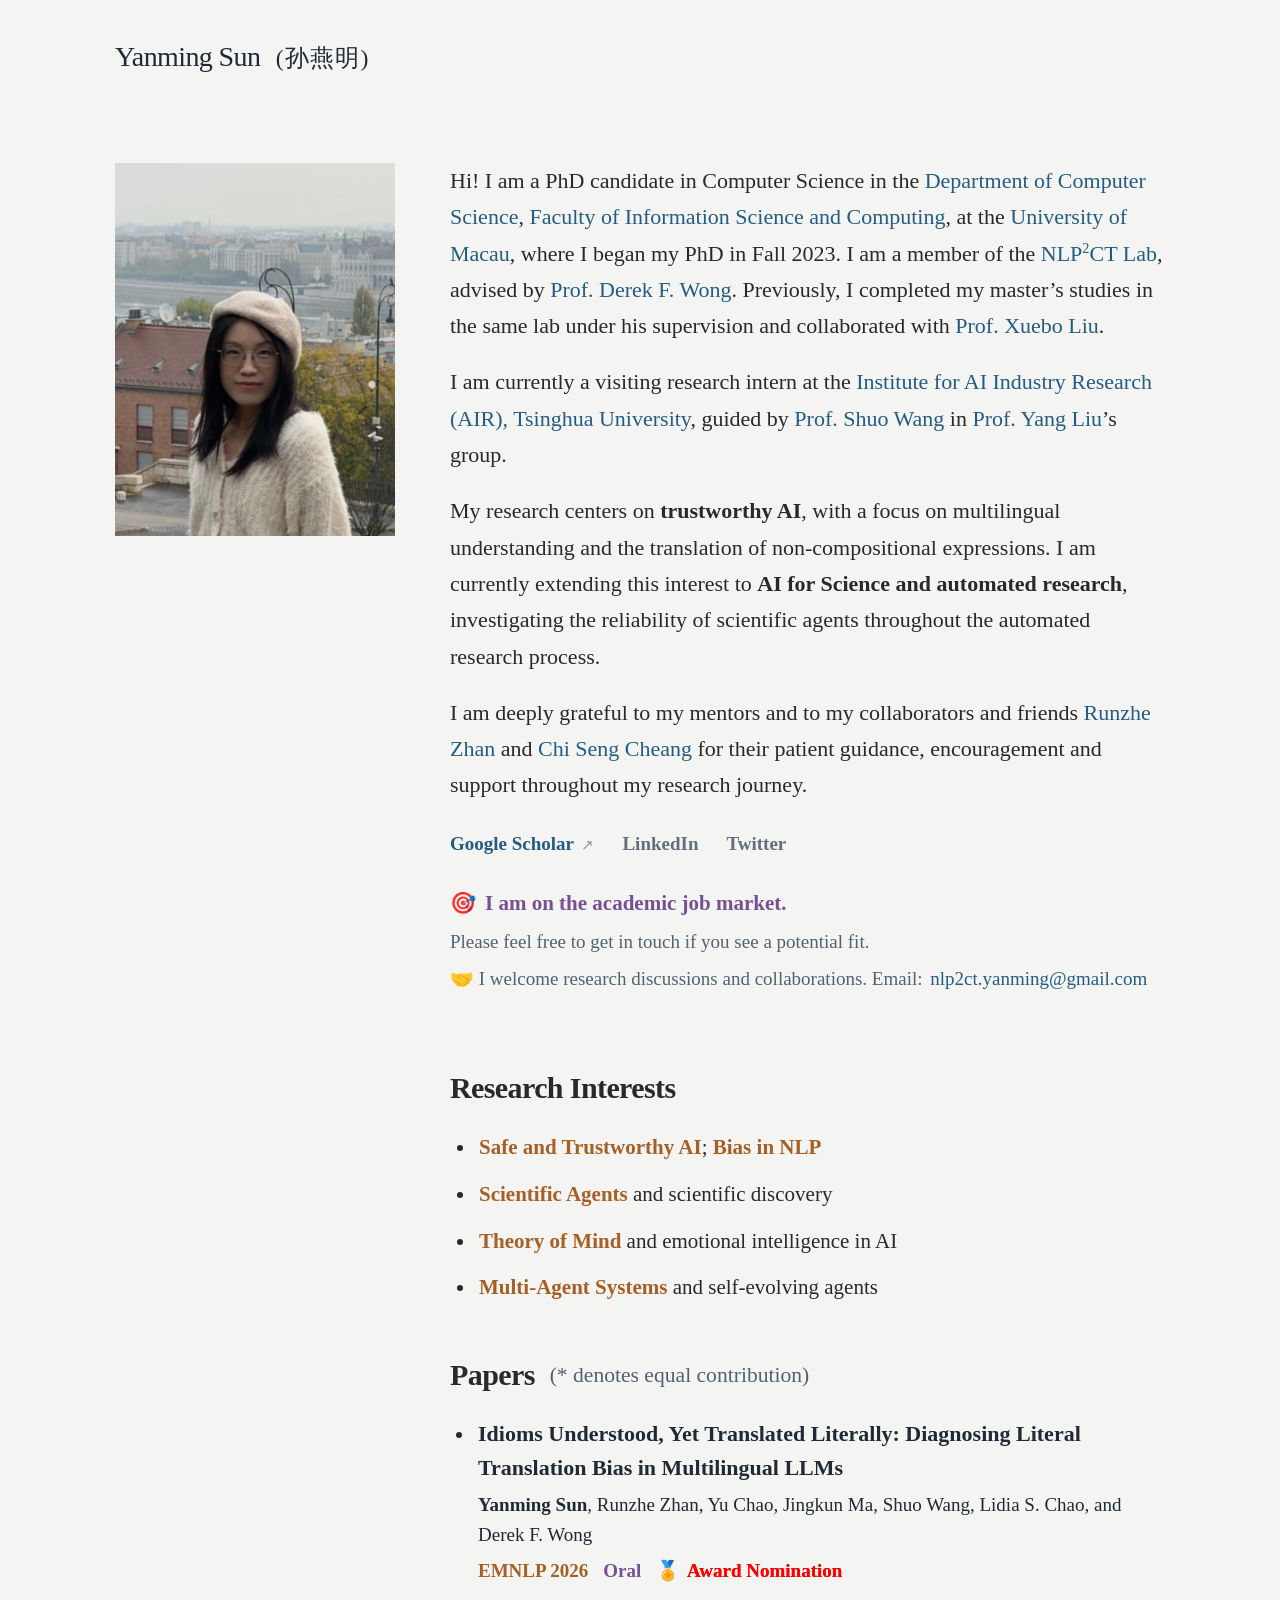
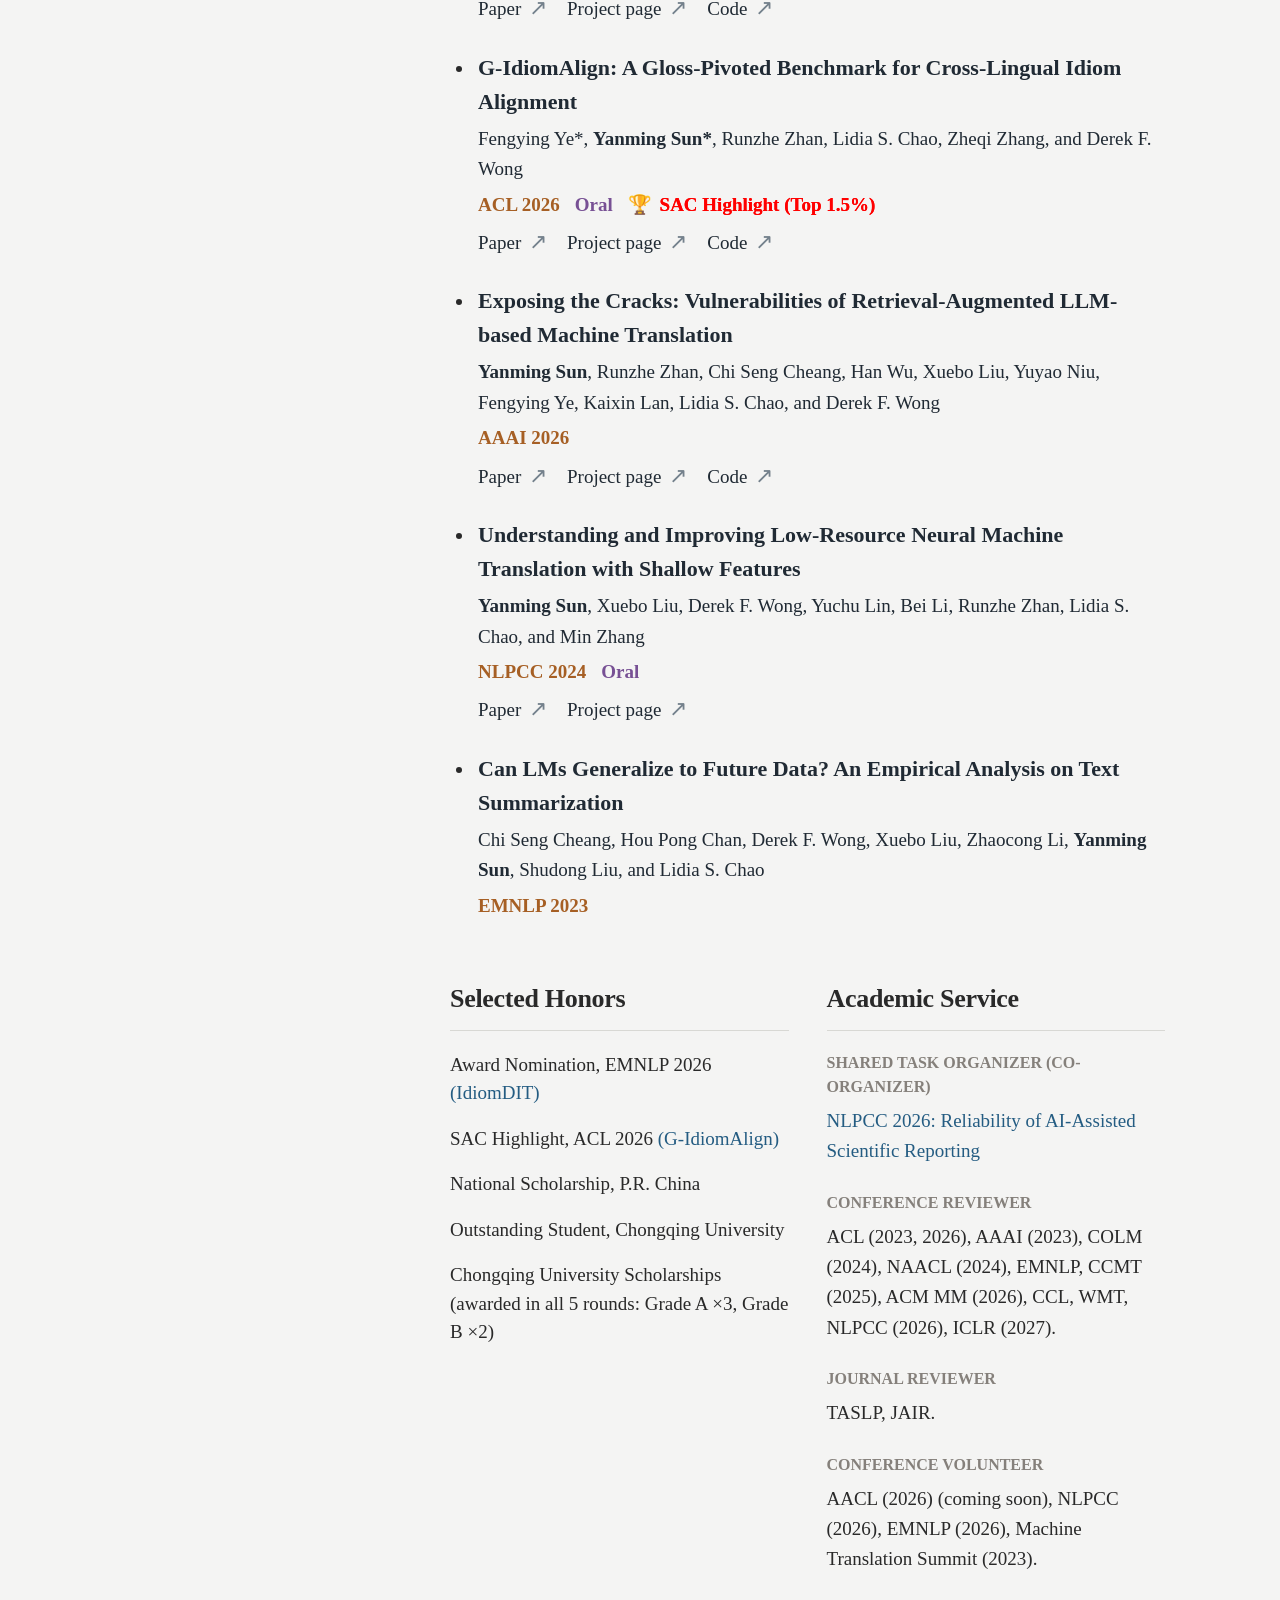
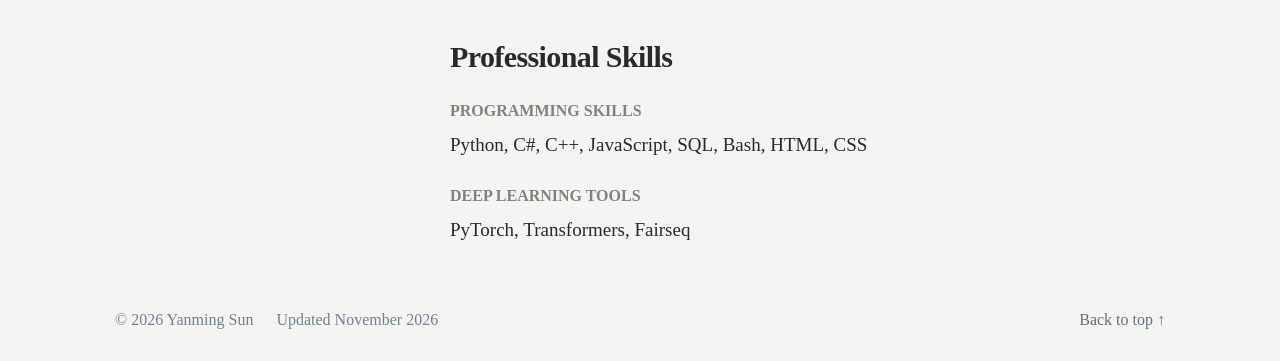
==== commit 5f340a01: "Strengthen red award emphasis and refresh stylesheet cache" ====
--- a/docs/index.html
+++ b/docs/index.html
@@ -16,7 +16,7 @@
   <link rel="icon" href="assets/favicon.svg?v=sun-1" type="image/svg+xml">
   <link rel="preload" href="assets/inter-latin.woff2" as="font" type="font/woff2" crossorigin>
   <link rel="stylesheet" href="styles.css">
-  <link rel="stylesheet" href="reading.css">
+  <link rel="stylesheet" href="reading.css?v=award-red-2">
   <script type="application/ld+json">{"@context":"https://schema.org","@type":"Person","name":"Yanming Sun","url":"https://ymsunny.github.io/","jobTitle":"Ph.D. Candidate in Computer Science","affiliation":{"@type":"CollegeOrUniversity","name":"University of Macau"},"email":"mailto:nlp2ct.yanming@gmail.com","sameAs":["https://scholar.google.com/citations?user=cWfYGeYAAAAJ","https://github.com/ymsunny"]}</script>
 </head>
 <body>
--- a/docs/reading.css
+++ b/docs/reading.css
@@ -86,7 +86,8 @@
 .paper-links a,.paper-links a:hover,.earlier-link{color:var(--ink)}
 .venue-name{color:var(--ink)}
 .distinction{color:#775094;font-weight:700;background:transparent;border:0;padding:0}
-.distinction.award-distinction{color:#b3261e}
+.distinction.award-distinction{color:#ff0000;font-weight:900;text-shadow:0 0 .35px currentColor}
+.award-distinction .award-icon{text-shadow:none}
 .publication-note{color:var(--ink)}
 /* Present each paper as a simple list item, matching research interests. */
 .publication{display:list-item;list-style:disc;margin:0 0 24px 25px;padding:0 0 0 3px;border:0}
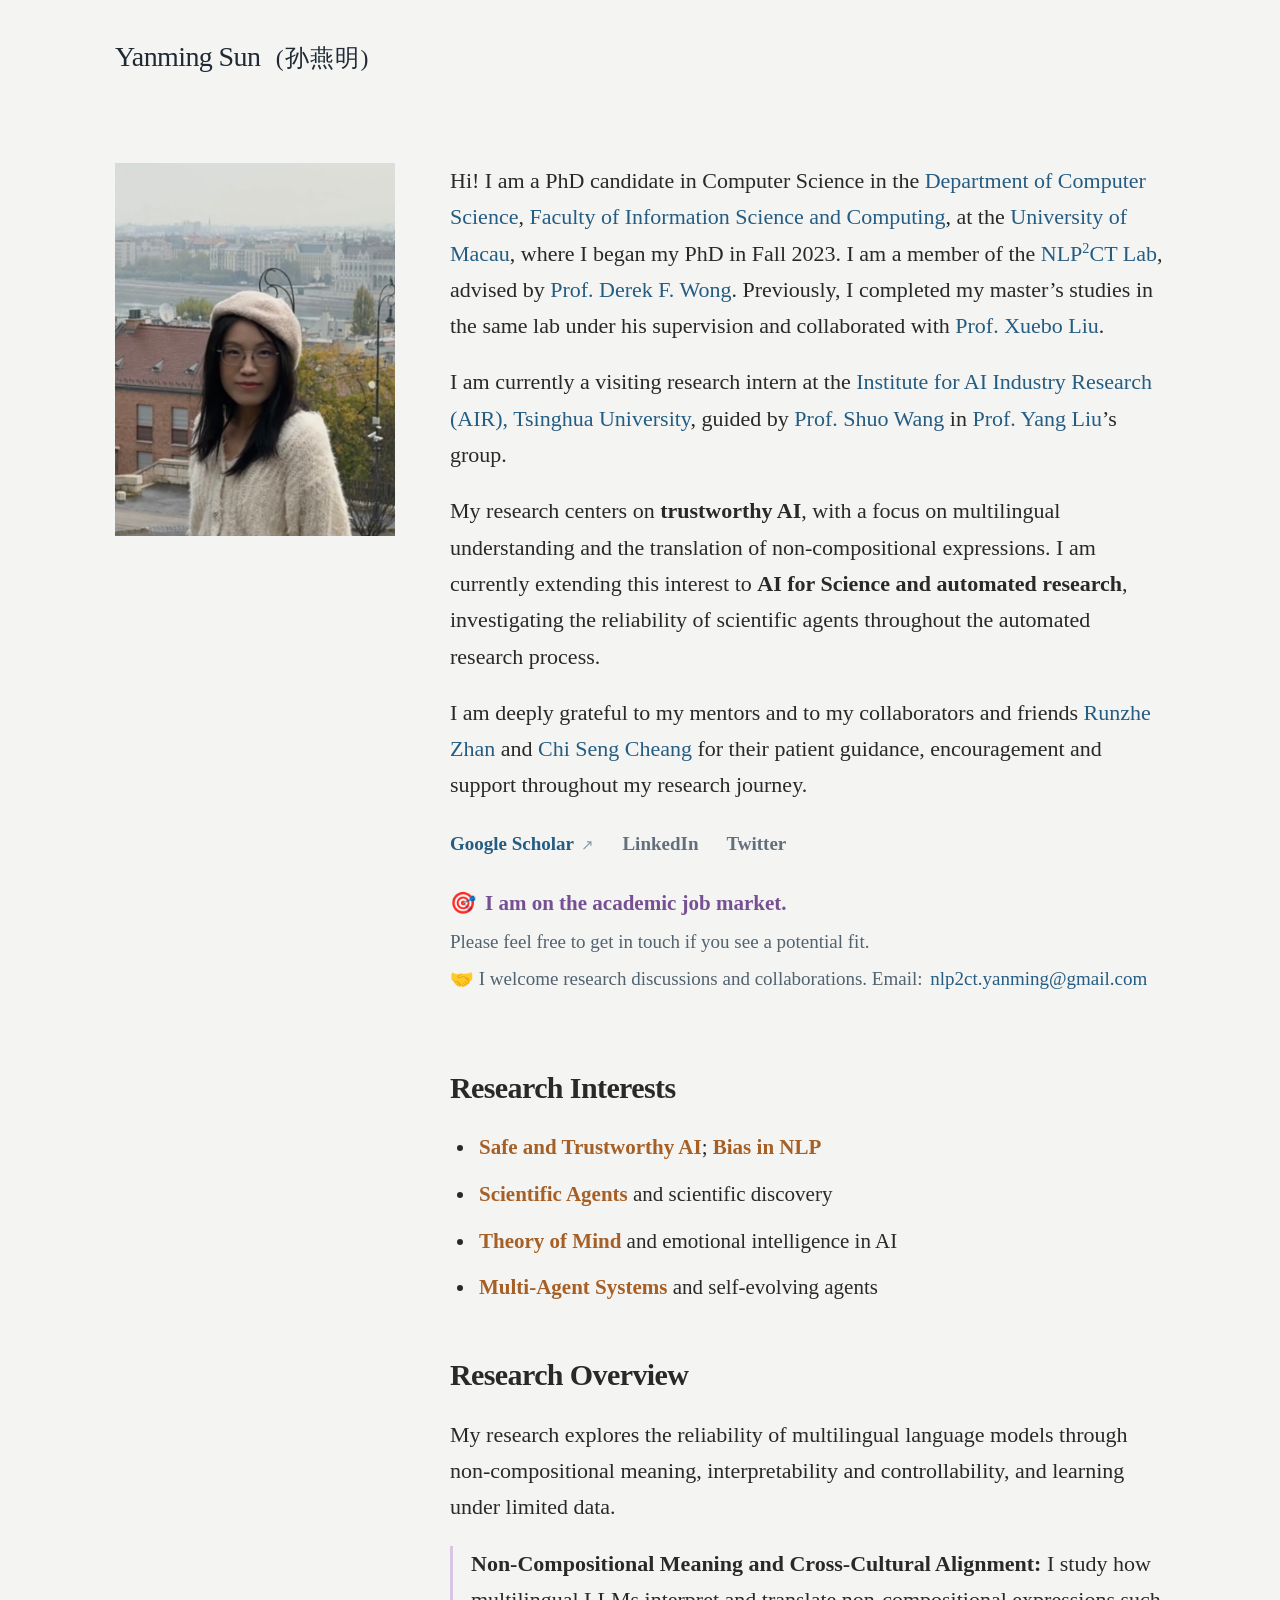
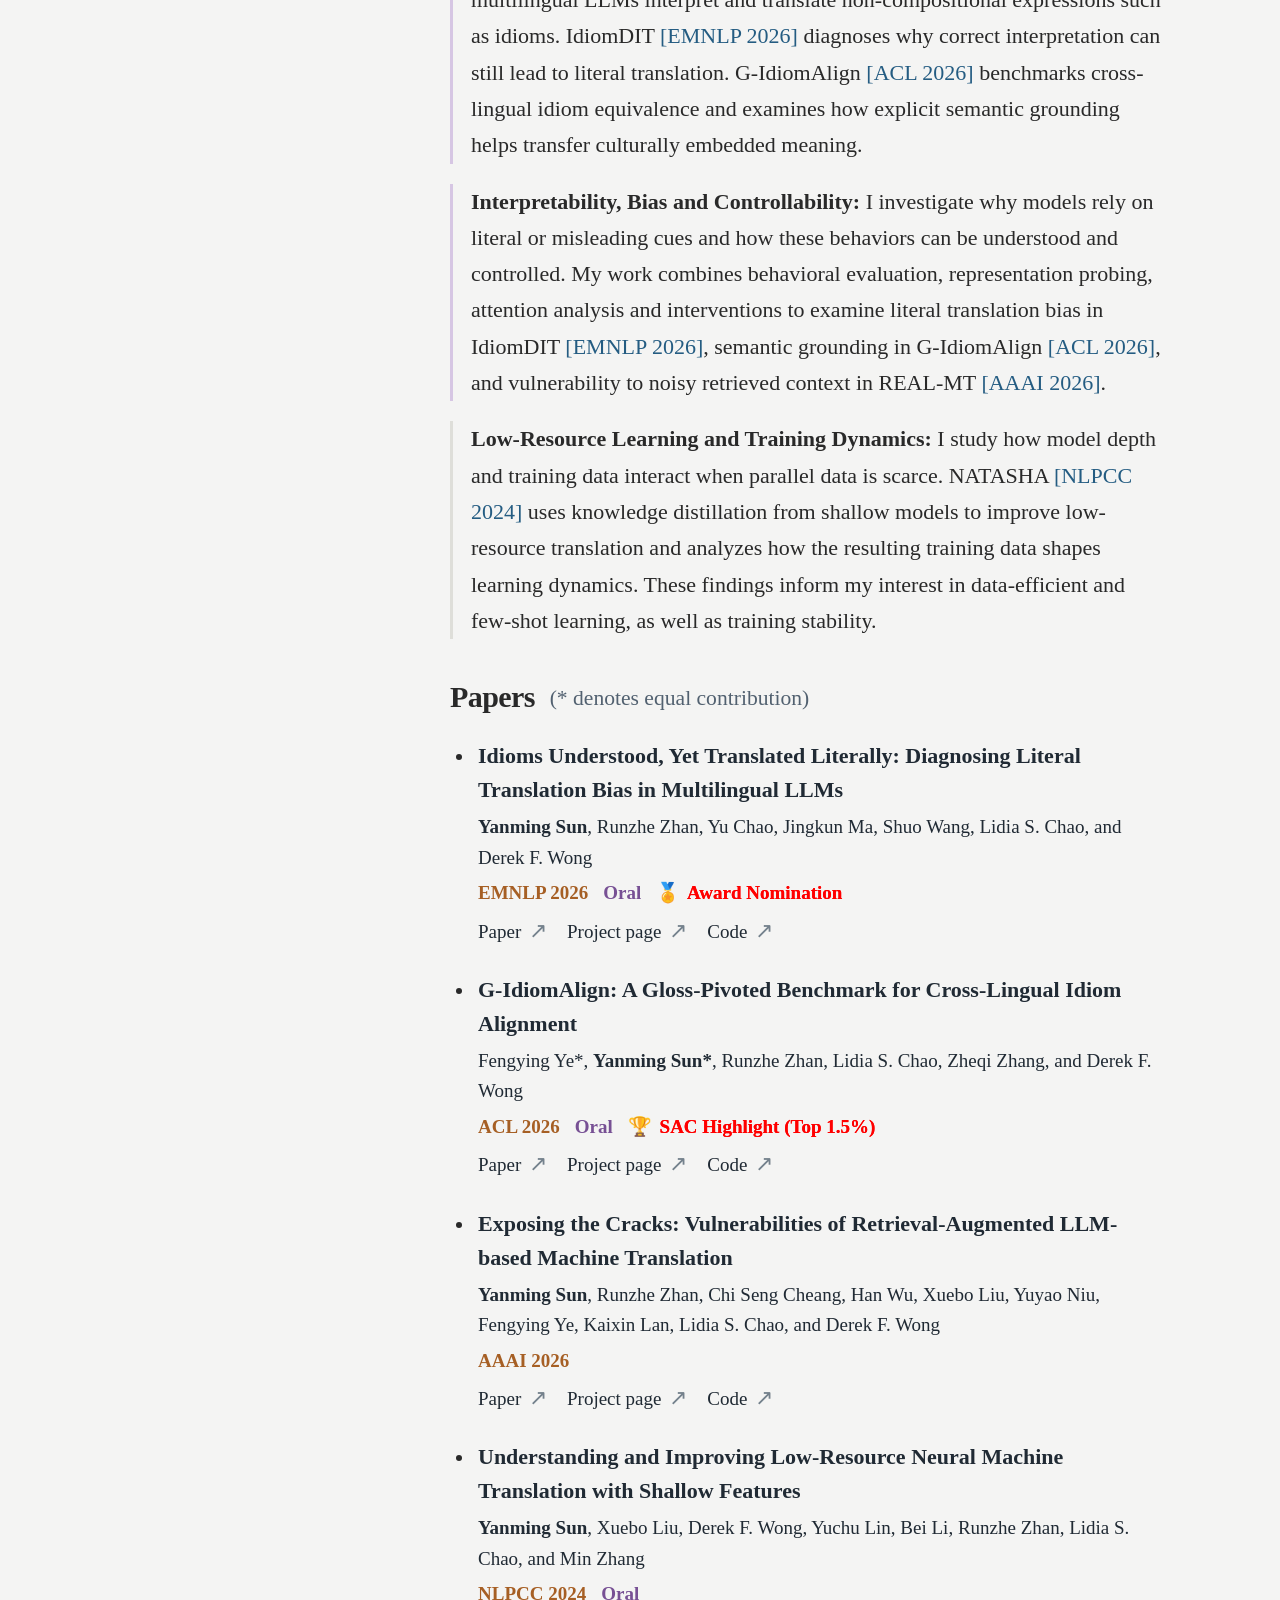
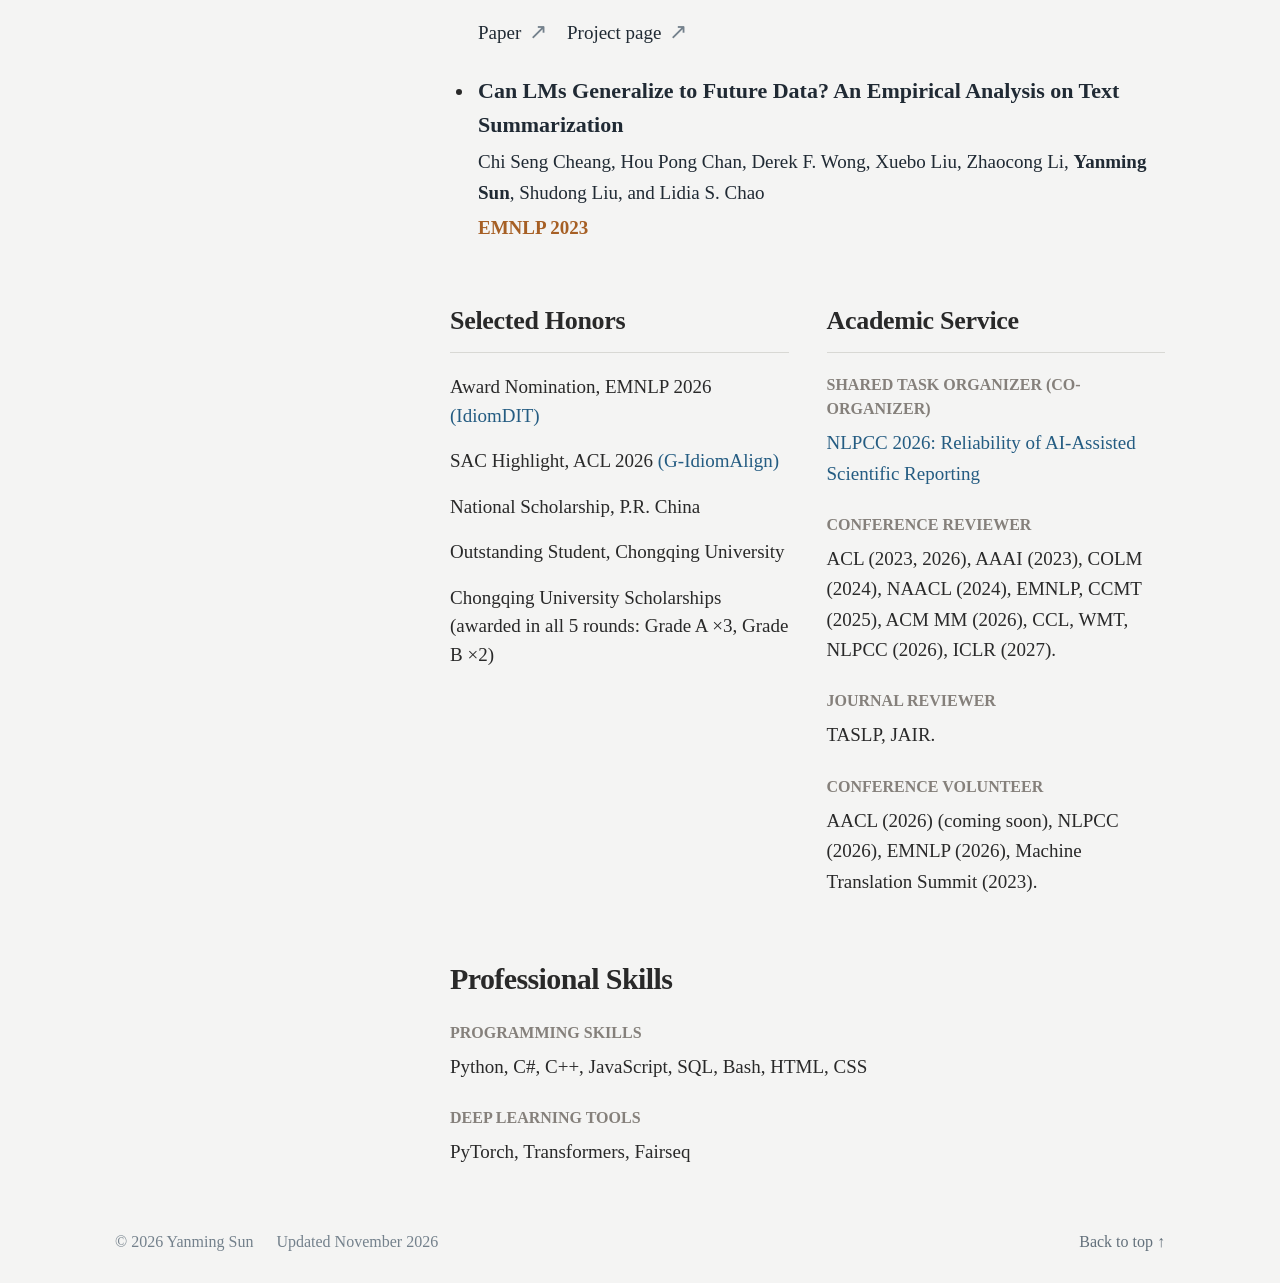
==== commit b7e17aa2: "Add research overview connecting published work" ====
--- a/docs/index.html
+++ b/docs/index.html
@@ -16,7 +16,7 @@
   <link rel="icon" href="assets/favicon.svg?v=sun-1" type="image/svg+xml">
   <link rel="preload" href="assets/inter-latin.woff2" as="font" type="font/woff2" crossorigin>
   <link rel="stylesheet" href="styles.css">
-  <link rel="stylesheet" href="reading.css?v=award-red-2">
+  <link rel="stylesheet" href="reading.css?v=research-overview-1">
   <script type="application/ld+json">{"@context":"https://schema.org","@type":"Person","name":"Yanming Sun","url":"https://ymsunny.github.io/","jobTitle":"Ph.D. Candidate in Computer Science","affiliation":{"@type":"CollegeOrUniversity","name":"University of Macau"},"email":"mailto:nlp2ct.yanming@gmail.com","sameAs":["https://scholar.google.com/citations?user=cWfYGeYAAAAJ","https://github.com/ymsunny"]}</script>
 </head>
 <body>
@@ -45,13 +45,21 @@
 
     <section class="section research-interests" id="research" aria-labelledby="research-heading"><div class="section-heading"><h2 id="research-heading">Research Interests</h2></div><ul class="interest-list"><li><strong>Safe and Trustworthy AI</strong>; <strong>Bias in NLP</strong></li><li><strong>Scientific Agents</strong> and scientific discovery</li><li><strong>Theory of Mind</strong> and emotional intelligence in AI</li><li><strong>Multi-Agent Systems</strong> and self-evolving agents</li></ul></section>
 
+    <section class="section research-overview" id="research-overview" aria-labelledby="overview-heading">
+      <div class="section-heading"><h2 id="overview-heading">Research Overview</h2></div>
+      <p>My research explores the reliability of multilingual language models through non-compositional meaning, interpretability and controllability, and learning under limited data.</p>
+      <div class="research-theme"><p><strong>Non-Compositional Meaning and Cross-Cultural Alignment:</strong> I study how multilingual LLMs interpret and translate non-compositional expressions such as idioms. IdiomDIT <a href="#idiomdit">[EMNLP 2026]</a> diagnoses why correct interpretation can still lead to literal translation. G-IdiomAlign <a href="#g-idiomalign">[ACL 2026]</a> benchmarks cross-lingual idiom equivalence and examines how explicit semantic grounding helps transfer culturally embedded meaning.</p></div>
+      <div class="research-theme"><p><strong>Interpretability, Bias and Controllability:</strong> I investigate why models rely on literal or misleading cues and how these behaviors can be understood and controlled. My work combines behavioral evaluation, representation probing, attention analysis and interventions to examine literal translation bias in IdiomDIT <a href="#idiomdit">[EMNLP 2026]</a>, semantic grounding in G-IdiomAlign <a href="#g-idiomalign">[ACL 2026]</a>, and vulnerability to noisy retrieved context in REAL-MT <a href="#real-mt">[AAAI 2026]</a>.</p></div>
+      <div class="research-theme"><p><strong>Low-Resource Learning and Training Dynamics:</strong> I study how model depth and training data interact when parallel data is scarce. NATASHA <a href="#natasha">[NLPCC 2024]</a> uses knowledge distillation from shallow models to improve low-resource translation and analyzes how the resulting training data shapes learning dynamics. These findings inform my interest in data-efficient and few-shot learning, as well as training stability.</p></div>
+    </section>
+
     <section class="section" id="publications" aria-labelledby="publications-heading">
       <div class="section-heading"><h2 id="publications-heading">Papers <span class="equal-note">(* denotes equal contribution)</span></h2></div>
       <article class="publication" id="idiomdit"><div class="paper-index"><span>2026</span><strong>IdiomDIT</strong></div><div class="paper-body"><h3><a href="https://aclanthology.org/2026.emnlp-main.2619/" target="_blank" rel="noopener">Idioms Understood, Yet Translated Literally: Diagnosing Literal Translation Bias in Multilingual LLMs</a></h3><p class="paper-authors"><strong>Yanming Sun</strong>, Runzhe Zhan, Yu Chao, Jingkun Ma, Shuo Wang, Lidia S. Chao, and Derek F. Wong</p><div class="venue"><span class="venue-name">EMNLP 2026</span><span class="distinction">Oral</span><span class="distinction consideration award-distinction"><span class="award-icon" aria-hidden="true">&#127941;</span> Award Nomination</span></div><div class="paper-links"><a href="https://aclanthology.org/2026.emnlp-main.2619/" target="_blank" rel="noopener">Paper <span aria-hidden="true">↗</span></a><a href="https://nlp2ct.github.io/IdiomDIT/" target="_blank" rel="noopener">Project page <span aria-hidden="true">↗</span></a><a href="https://github.com/NLP2CT/IdiomDIT" target="_blank" rel="noopener">Code <span aria-hidden="true">↗</span></a></div></div></article>
       <article class="publication" id="g-idiomalign"><div class="paper-index"><span>2026</span><strong>G-IdiomAlign</strong></div><div class="paper-body"><h3><a href="assets/papers/G-IdiomAlign.pdf" target="_blank" rel="noopener">G-IdiomAlign: A Gloss-Pivoted Benchmark for Cross-Lingual Idiom Alignment</a></h3><p class="paper-authors">Fengying Ye*, <strong>Yanming Sun*</strong>, Runzhe Zhan, Lidia S. Chao, Zheqi Zhang, and Derek F. Wong</p><div class="venue"><span class="venue-name">ACL 2026</span><span class="distinction">Oral</span><span class="distinction award-distinction"><span class="award-icon" aria-hidden="true">&#127942;</span> SAC Highlight (Top 1.5%)</span></div><div class="paper-links"><a href="assets/papers/G-IdiomAlign.pdf" target="_blank" rel="noopener">Paper <span aria-hidden="true">↗</span></a><a href="https://nlp2ct.github.io/G-IdiomAlign/" target="_blank" rel="noopener">Project page <span aria-hidden="true">↗</span></a><a href="https://github.com/NLP2CT/G-IdiomAlign" target="_blank" rel="noopener">Code <span aria-hidden="true">↗</span></a></div></div></article>
       <article class="publication" id="real-mt"><div class="paper-index"><span>2026</span><strong>REAL-MT</strong></div><div class="paper-body"><h3><a href="assets/papers/REAL-MT.pdf" target="_blank" rel="noopener">Exposing the Cracks: Vulnerabilities of Retrieval-Augmented LLM-based Machine Translation</a></h3><p class="paper-authors"><strong>Yanming Sun</strong>, Runzhe Zhan, Chi Seng Cheang, Han Wu, Xuebo Liu, Yuyao Niu, Fengying Ye, Kaixin Lan, Lidia S. Chao, and Derek F. Wong</p><div class="venue"><span class="venue-name">AAAI 2026</span></div><div class="paper-links"><a href="assets/papers/REAL-MT.pdf" target="_blank" rel="noopener">Paper <span aria-hidden="true">↗</span></a><a href="https://ymsunny.github.io/REAL-MT-Vuln/" target="_blank" rel="noopener">Project page <span aria-hidden="true">↗</span></a><a href="https://github.com/ymsunny/REAL-MT-Vuln" target="_blank" rel="noopener">Code <span aria-hidden="true">↗</span></a></div></div></article>
       <article class="publication" id="natasha"><div class="paper-index"><span>2024</span><strong>NATASHA</strong></div><div class="paper-body"><h3><a href="assets/papers/NATASHA.pdf" target="_blank" rel="noopener">Understanding and Improving Low-Resource Neural Machine Translation with Shallow Features</a></h3><p class="paper-authors"><strong>Yanming Sun</strong>, Xuebo Liu, Derek F. Wong, Yuchu Lin, Bei Li, Runzhe Zhan, Lidia S. Chao, and Min Zhang</p><div class="venue"><span class="venue-name">NLPCC 2024</span><span class="distinction">Oral</span></div><div class="paper-links"><a href="assets/papers/NATASHA.pdf" target="_blank" rel="noopener">Paper <span aria-hidden="true">↗</span></a><a href="https://ymsunny.github.io/NATASHA/v2/" target="_blank" rel="noopener">Project page <span aria-hidden="true">↗</span></a></div></div></article>
-      <div class="publication earlier-publication"><div class="paper-body"><article><h3><a href="https://aclanthology.org/2023.emnlp-main.1007/">Can LMs Generalize to Future Data? An Empirical Analysis on Text Summarization</a></h3><p class="paper-authors">Chi Seng Cheang, Hou Pong Chan, Derek F. Wong, Xuebo Liu, Zhaocong Li, <strong>Yanming Sun</strong>, Shudong Liu, and Lidia S. Chao</p><div class="venue"><span class="venue-name">EMNLP 2023</span></div></article></div></div>
+      <div class="publication earlier-publication" id="future-generalization"><div class="paper-body"><article><h3><a href="https://aclanthology.org/2023.emnlp-main.1007/">Can LMs Generalize to Future Data? An Empirical Analysis on Text Summarization</a></h3><p class="paper-authors">Chi Seng Cheang, Hou Pong Chan, Derek F. Wong, Xuebo Liu, Zhaocong Li, <strong>Yanming Sun</strong>, Shudong Liu, and Lidia S. Chao</p><div class="venue"><span class="venue-name">EMNLP 2023</span></div></article></div></div>
     </section>
 
     <section class="section honors-service" aria-label="Honors and academic service">
--- a/docs/reading.css
+++ b/docs/reading.css
@@ -88,6 +88,9 @@
 .distinction{color:#775094;font-weight:700;background:transparent;border:0;padding:0}
 .distinction.award-distinction{color:#ff0000;font-weight:900;text-shadow:0 0 .35px currentColor}
 .award-distinction .award-icon{text-shadow:none}
+.research-theme{border-left:3px solid #d6c6e3;padding-left:18px;margin-top:20px}
+.research-theme:last-child{border-left-color:#deded9}
+.research-overview p{font-size:inherit;line-height:1.65}
 .publication-note{color:var(--ink)}
 /* Present each paper as a simple list item, matching research interests. */
 .publication{display:list-item;list-style:disc;margin:0 0 24px 25px;padding:0 0 0 3px;border:0}
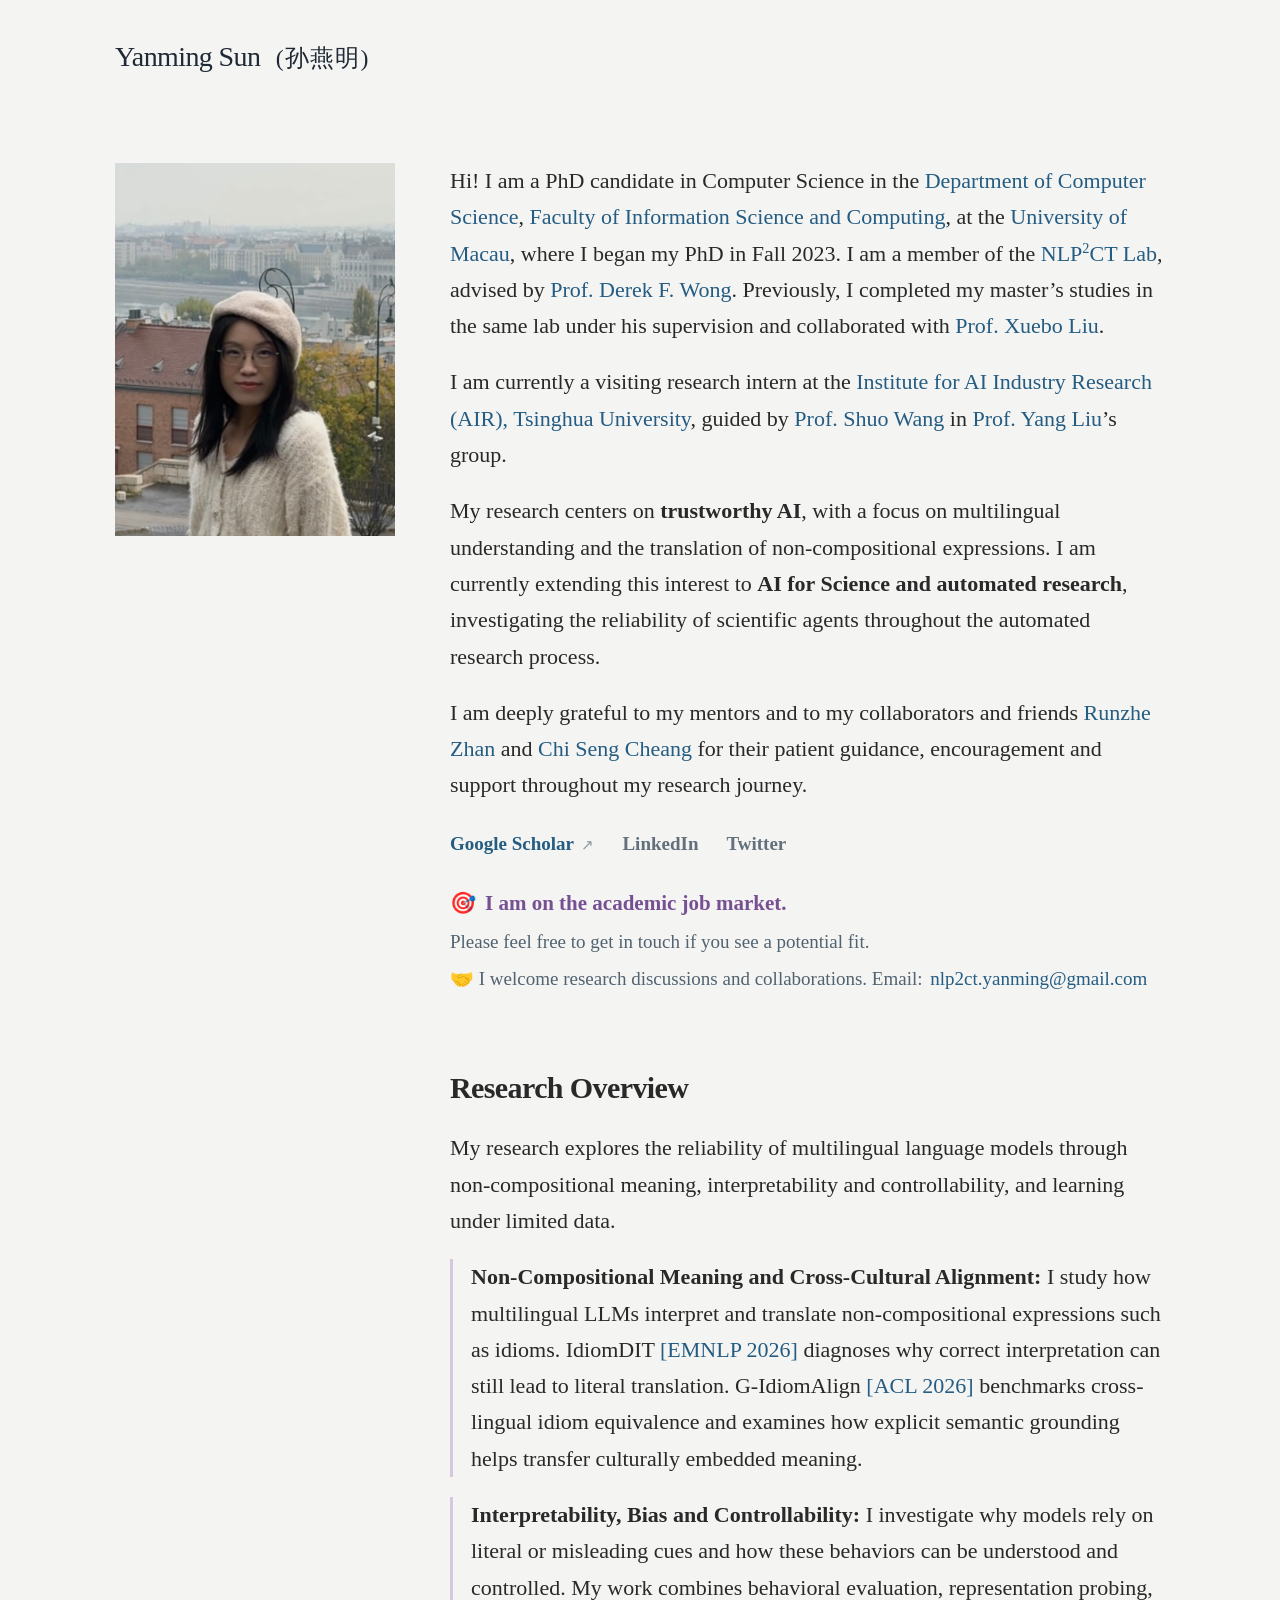
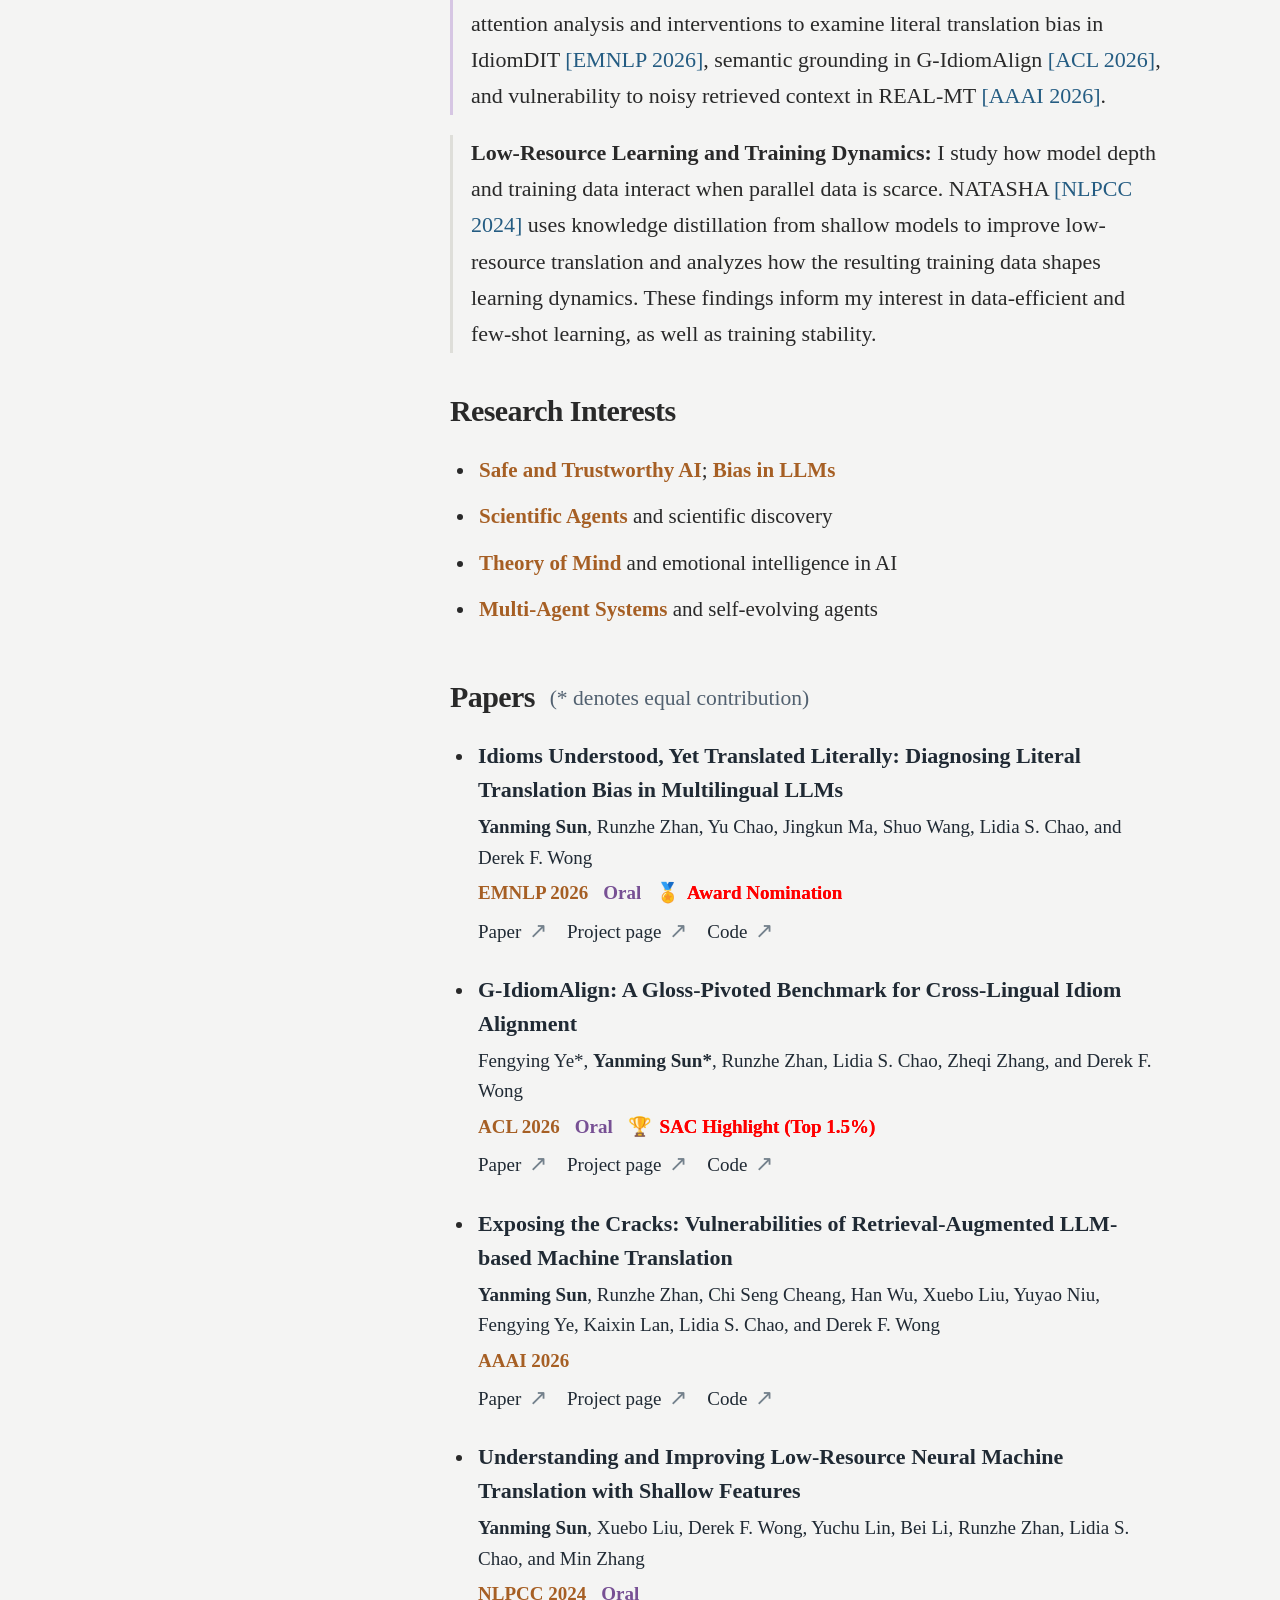
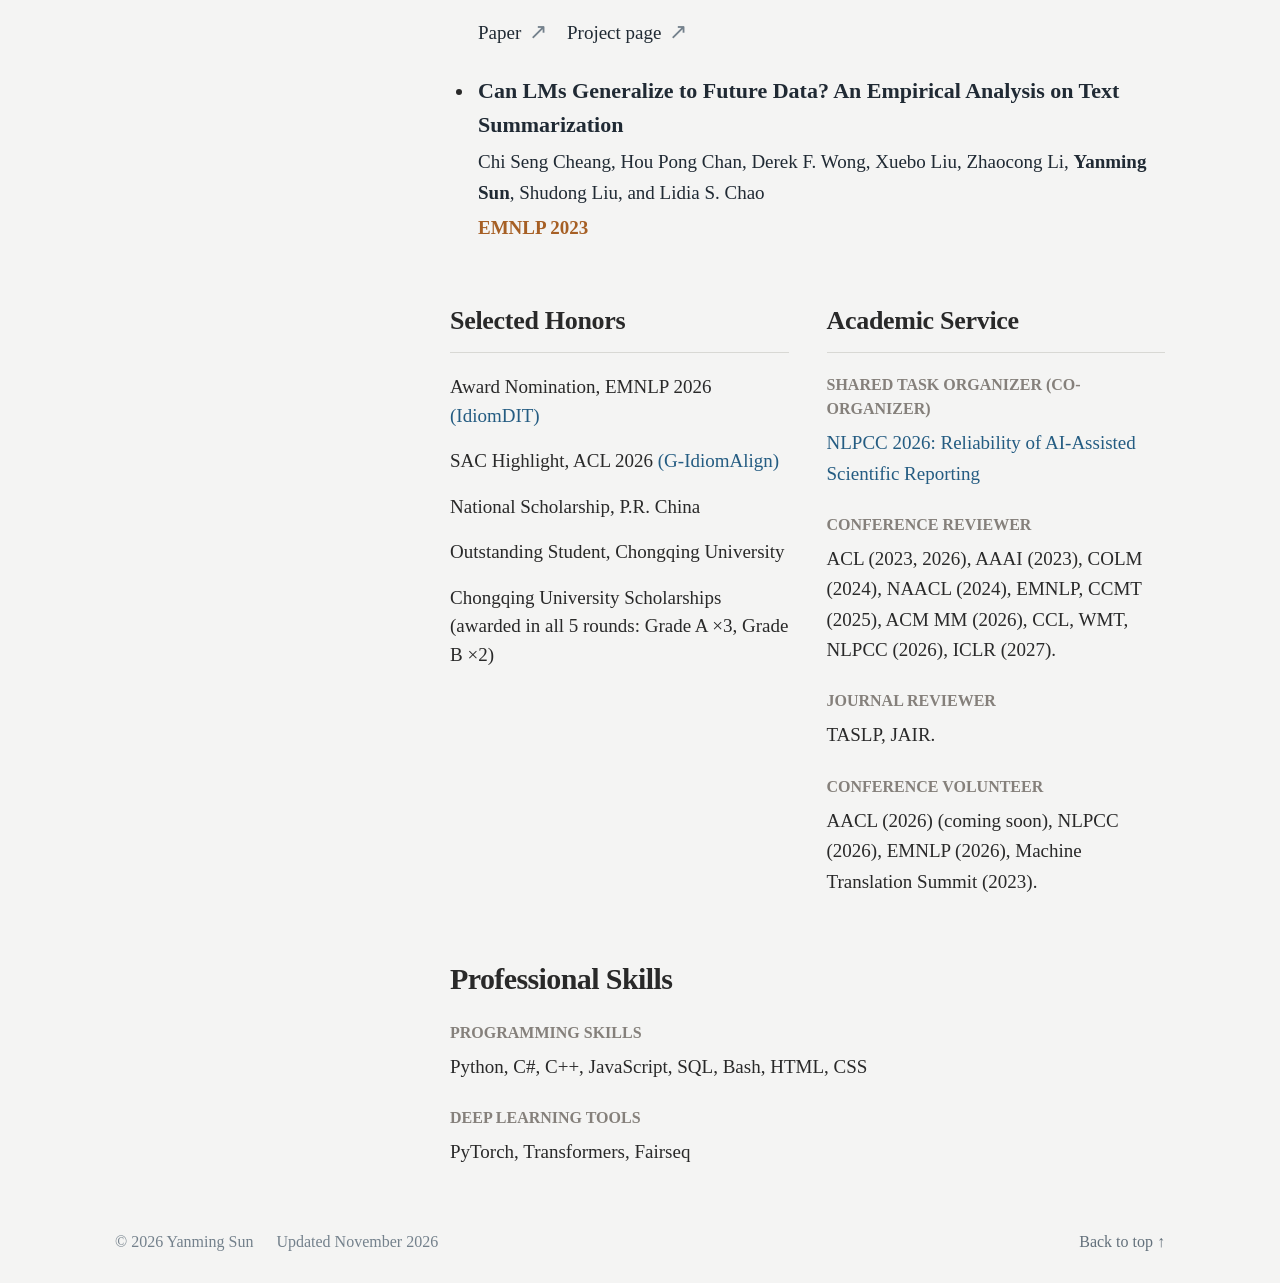
==== commit 84840fd5: "Place research overview before interests and update bias topic" ====
--- a/docs/index.html
+++ b/docs/index.html
@@ -43,8 +43,6 @@
       </div>
     </section>
 
-    <section class="section research-interests" id="research" aria-labelledby="research-heading"><div class="section-heading"><h2 id="research-heading">Research Interests</h2></div><ul class="interest-list"><li><strong>Safe and Trustworthy AI</strong>; <strong>Bias in NLP</strong></li><li><strong>Scientific Agents</strong> and scientific discovery</li><li><strong>Theory of Mind</strong> and emotional intelligence in AI</li><li><strong>Multi-Agent Systems</strong> and self-evolving agents</li></ul></section>
-
     <section class="section research-overview" id="research-overview" aria-labelledby="overview-heading">
       <div class="section-heading"><h2 id="overview-heading">Research Overview</h2></div>
       <p>My research explores the reliability of multilingual language models through non-compositional meaning, interpretability and controllability, and learning under limited data.</p>
@@ -52,6 +50,8 @@
       <div class="research-theme"><p><strong>Interpretability, Bias and Controllability:</strong> I investigate why models rely on literal or misleading cues and how these behaviors can be understood and controlled. My work combines behavioral evaluation, representation probing, attention analysis and interventions to examine literal translation bias in IdiomDIT <a href="#idiomdit">[EMNLP 2026]</a>, semantic grounding in G-IdiomAlign <a href="#g-idiomalign">[ACL 2026]</a>, and vulnerability to noisy retrieved context in REAL-MT <a href="#real-mt">[AAAI 2026]</a>.</p></div>
       <div class="research-theme"><p><strong>Low-Resource Learning and Training Dynamics:</strong> I study how model depth and training data interact when parallel data is scarce. NATASHA <a href="#natasha">[NLPCC 2024]</a> uses knowledge distillation from shallow models to improve low-resource translation and analyzes how the resulting training data shapes learning dynamics. These findings inform my interest in data-efficient and few-shot learning, as well as training stability.</p></div>
     </section>
+
+    <section class="section research-interests" id="research" aria-labelledby="research-heading"><div class="section-heading"><h2 id="research-heading">Research Interests</h2></div><ul class="interest-list"><li><strong>Safe and Trustworthy AI</strong>; <strong>Bias in LLMs</strong></li><li><strong>Scientific Agents</strong> and scientific discovery</li><li><strong>Theory of Mind</strong> and emotional intelligence in AI</li><li><strong>Multi-Agent Systems</strong> and self-evolving agents</li></ul></section>
 
     <section class="section" id="publications" aria-labelledby="publications-heading">
       <div class="section-heading"><h2 id="publications-heading">Papers <span class="equal-note">(* denotes equal contribution)</span></h2></div>
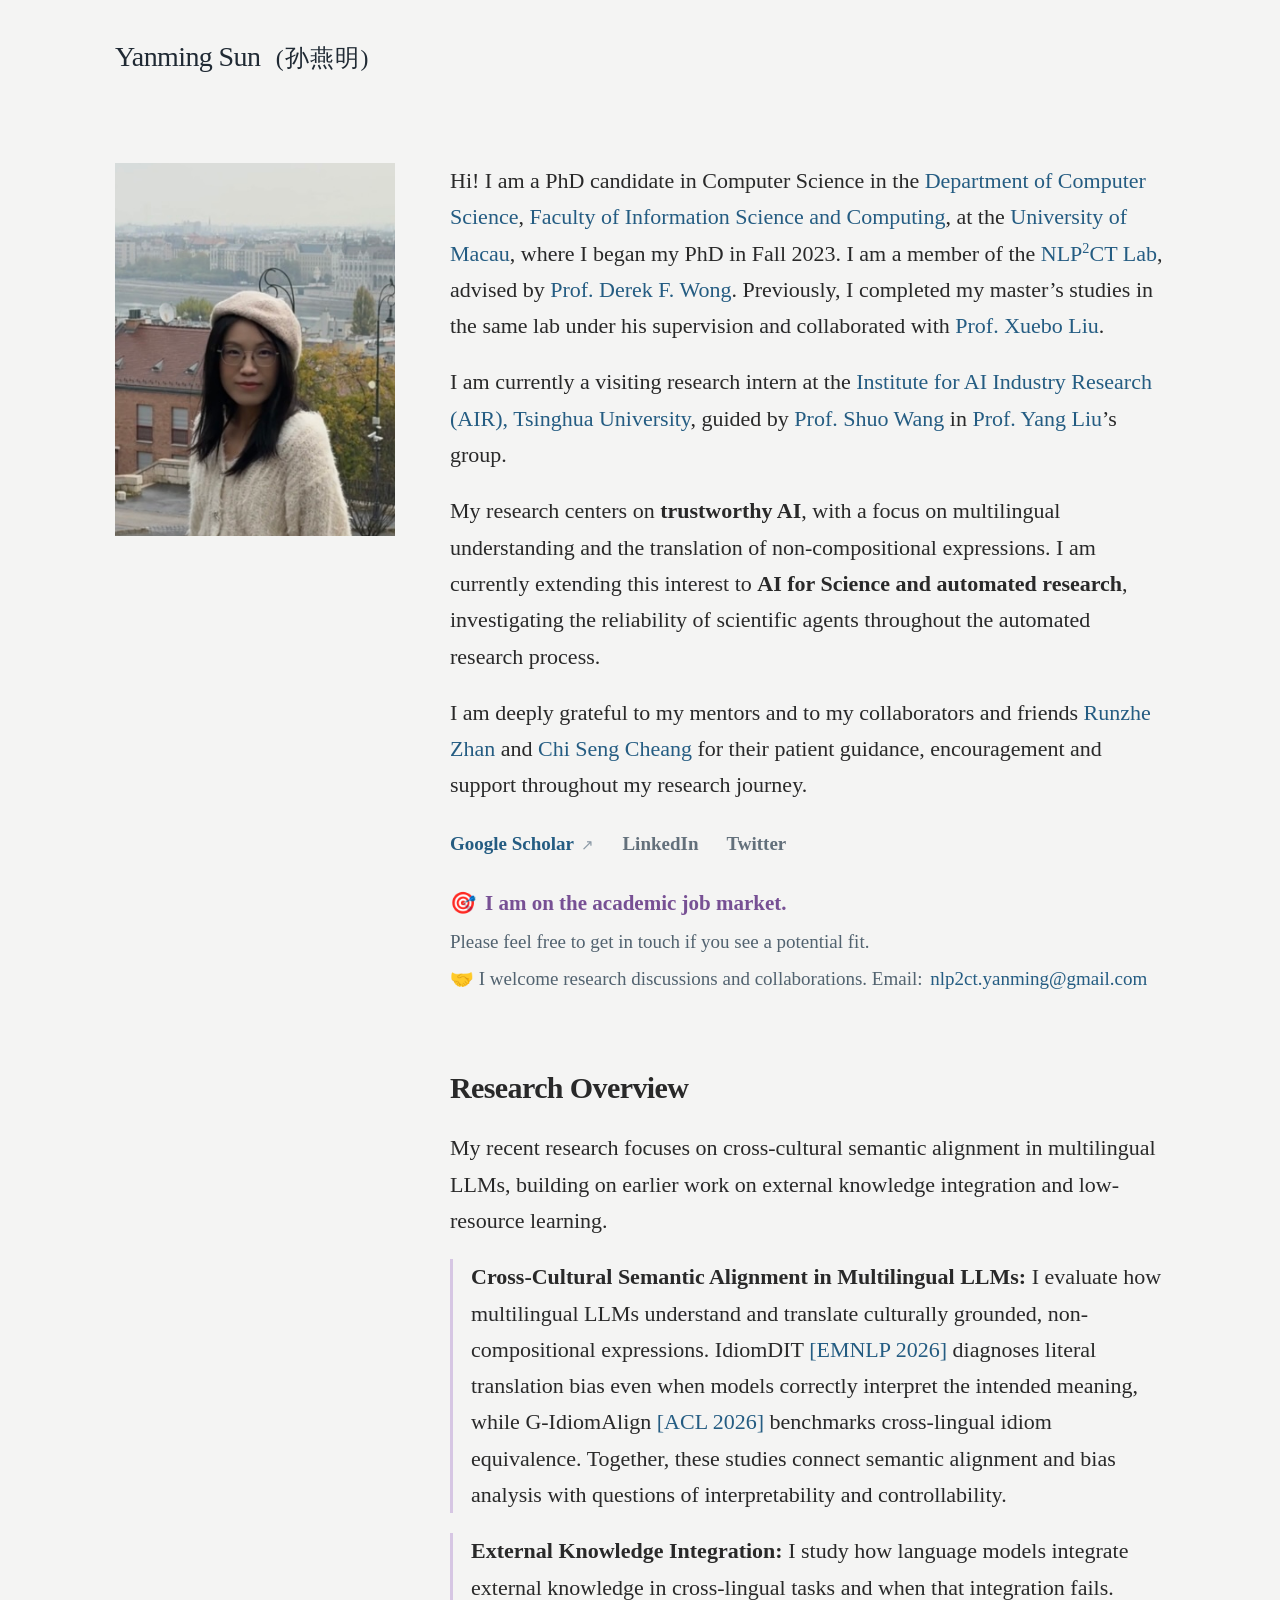
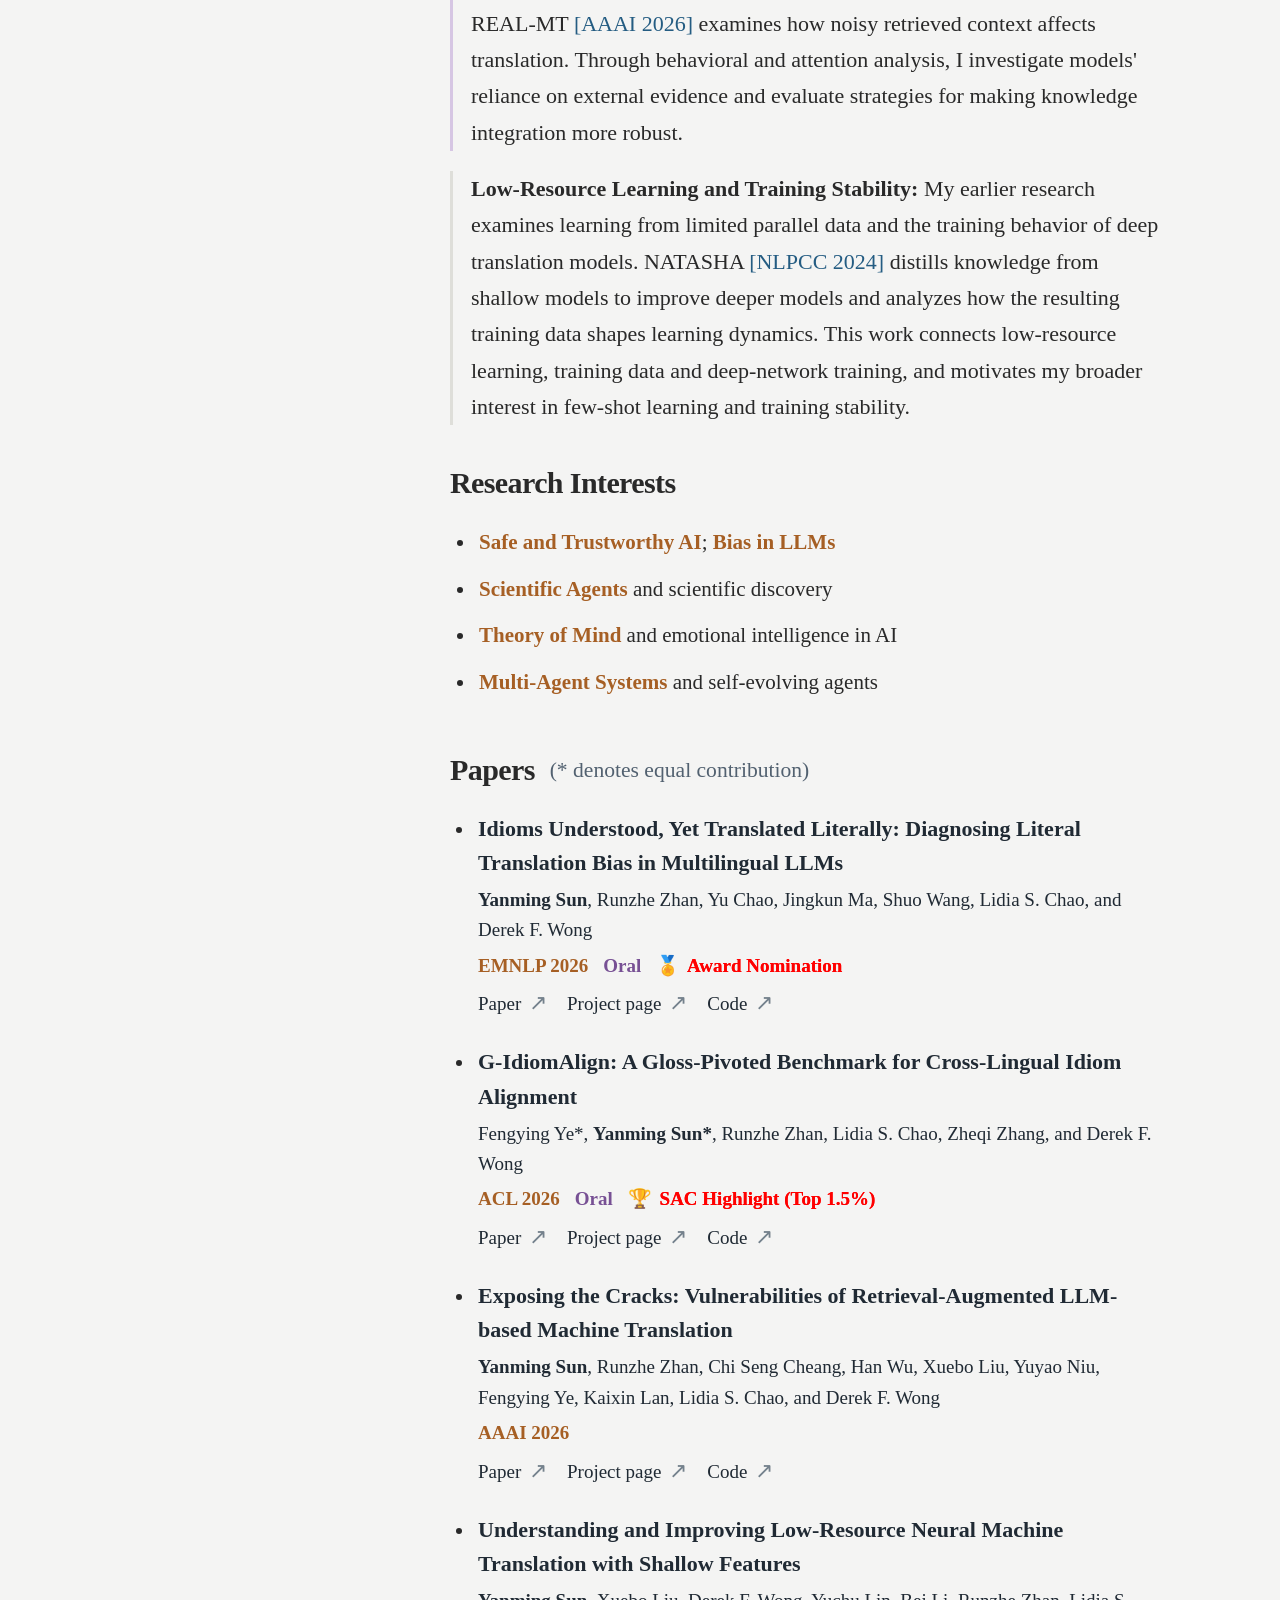
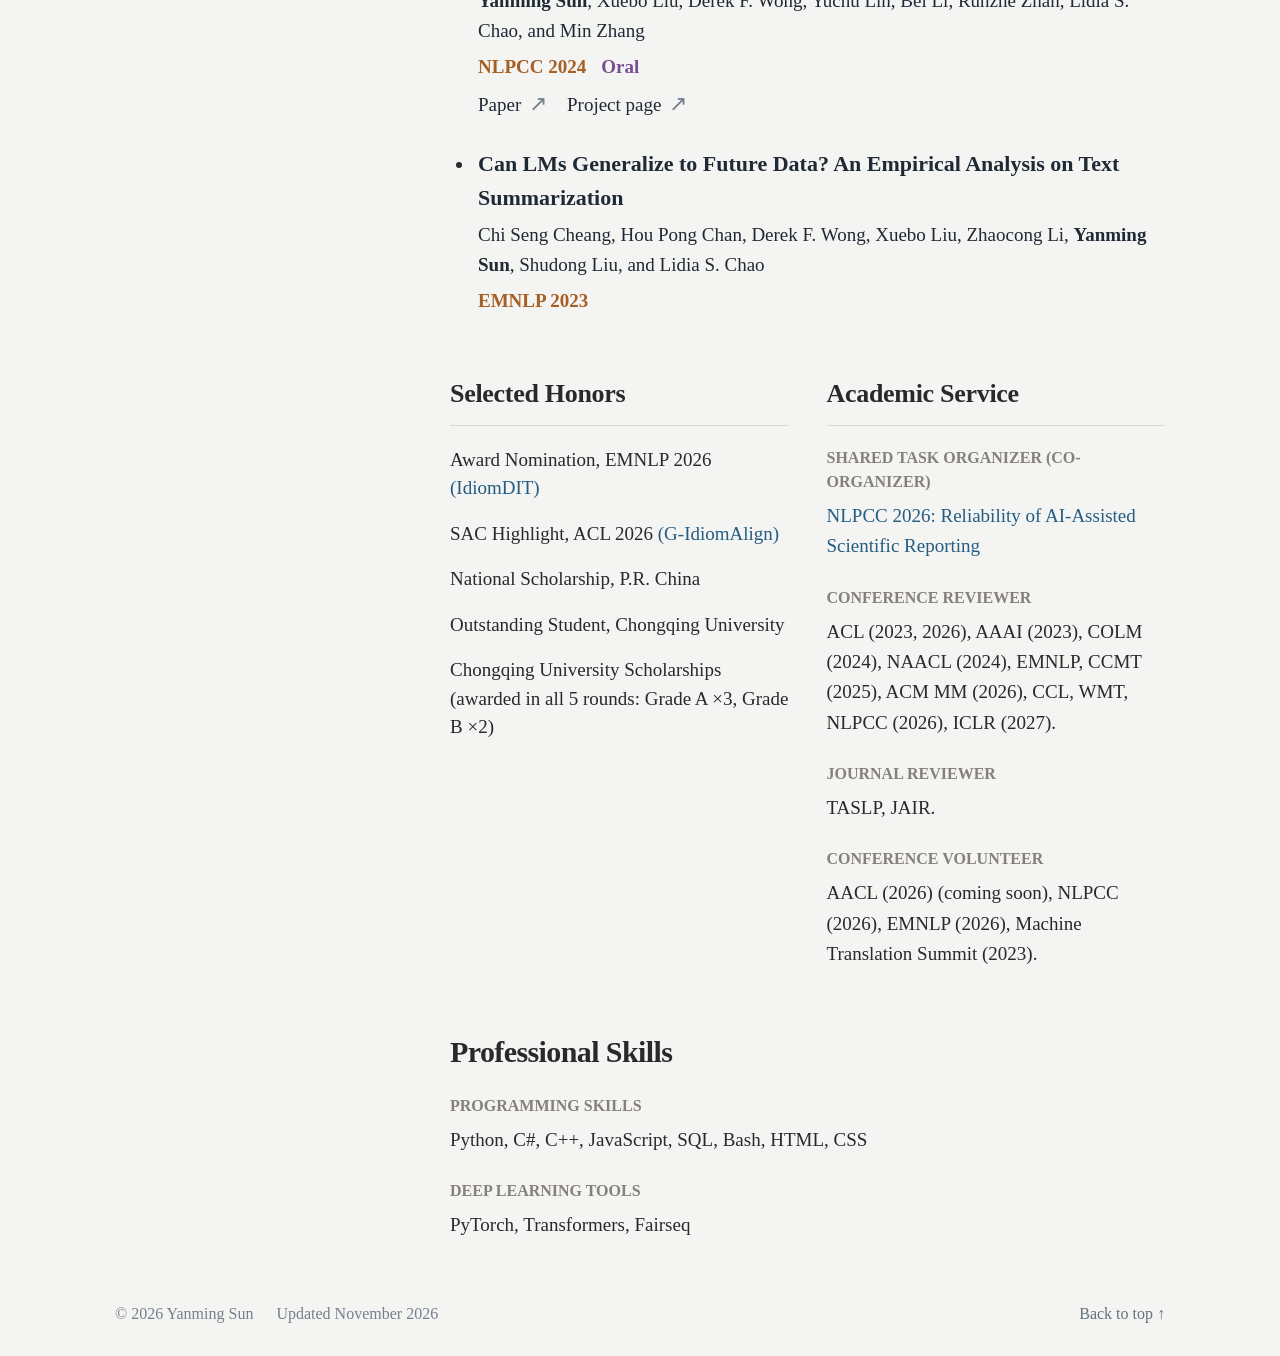
==== commit 02595e30: "Organize research overview by chronological research themes" ====
--- a/docs/index.html
+++ b/docs/index.html
@@ -45,10 +45,10 @@
 
     <section class="section research-overview" id="research-overview" aria-labelledby="overview-heading">
       <div class="section-heading"><h2 id="overview-heading">Research Overview</h2></div>
-      <p>My research explores the reliability of multilingual language models through non-compositional meaning, interpretability and controllability, and learning under limited data.</p>
-      <div class="research-theme"><p><strong>Non-Compositional Meaning and Cross-Cultural Alignment:</strong> I study how multilingual LLMs interpret and translate non-compositional expressions such as idioms. IdiomDIT <a href="#idiomdit">[EMNLP 2026]</a> diagnoses why correct interpretation can still lead to literal translation. G-IdiomAlign <a href="#g-idiomalign">[ACL 2026]</a> benchmarks cross-lingual idiom equivalence and examines how explicit semantic grounding helps transfer culturally embedded meaning.</p></div>
-      <div class="research-theme"><p><strong>Interpretability, Bias and Controllability:</strong> I investigate why models rely on literal or misleading cues and how these behaviors can be understood and controlled. My work combines behavioral evaluation, representation probing, attention analysis and interventions to examine literal translation bias in IdiomDIT <a href="#idiomdit">[EMNLP 2026]</a>, semantic grounding in G-IdiomAlign <a href="#g-idiomalign">[ACL 2026]</a>, and vulnerability to noisy retrieved context in REAL-MT <a href="#real-mt">[AAAI 2026]</a>.</p></div>
-      <div class="research-theme"><p><strong>Low-Resource Learning and Training Dynamics:</strong> I study how model depth and training data interact when parallel data is scarce. NATASHA <a href="#natasha">[NLPCC 2024]</a> uses knowledge distillation from shallow models to improve low-resource translation and analyzes how the resulting training data shapes learning dynamics. These findings inform my interest in data-efficient and few-shot learning, as well as training stability.</p></div>
+      <p>My recent research focuses on cross-cultural semantic alignment in multilingual LLMs, building on earlier work on external knowledge integration and low-resource learning.</p>
+      <div class="research-theme"><p><strong>Cross-Cultural Semantic Alignment in Multilingual LLMs:</strong> I evaluate how multilingual LLMs understand and translate culturally grounded, non-compositional expressions. IdiomDIT <a href="#idiomdit">[EMNLP 2026]</a> diagnoses literal translation bias even when models correctly interpret the intended meaning, while G-IdiomAlign <a href="#g-idiomalign">[ACL 2026]</a> benchmarks cross-lingual idiom equivalence. Together, these studies connect semantic alignment and bias analysis with questions of interpretability and controllability.</p></div>
+      <div class="research-theme"><p><strong>External Knowledge Integration:</strong> I study how language models integrate external knowledge in cross-lingual tasks and when that integration fails. REAL-MT <a href="#real-mt">[AAAI 2026]</a> examines how noisy retrieved context affects translation. Through behavioral and attention analysis, I investigate models' reliance on external evidence and evaluate strategies for making knowledge integration more robust.</p></div>
+      <div class="research-theme"><p><strong>Low-Resource Learning and Training Stability:</strong> My earlier research examines learning from limited parallel data and the training behavior of deep translation models. NATASHA <a href="#natasha">[NLPCC 2024]</a> distills knowledge from shallow models to improve deeper models and analyzes how the resulting training data shapes learning dynamics. This work connects low-resource learning, training data and deep-network training, and motivates my broader interest in few-shot learning and training stability.</p></div>
     </section>
 
     <section class="section research-interests" id="research" aria-labelledby="research-heading"><div class="section-heading"><h2 id="research-heading">Research Interests</h2></div><ul class="interest-list"><li><strong>Safe and Trustworthy AI</strong>; <strong>Bias in LLMs</strong></li><li><strong>Scientific Agents</strong> and scientific discovery</li><li><strong>Theory of Mind</strong> and emotional intelligence in AI</li><li><strong>Multi-Agent Systems</strong> and self-evolving agents</li></ul></section>
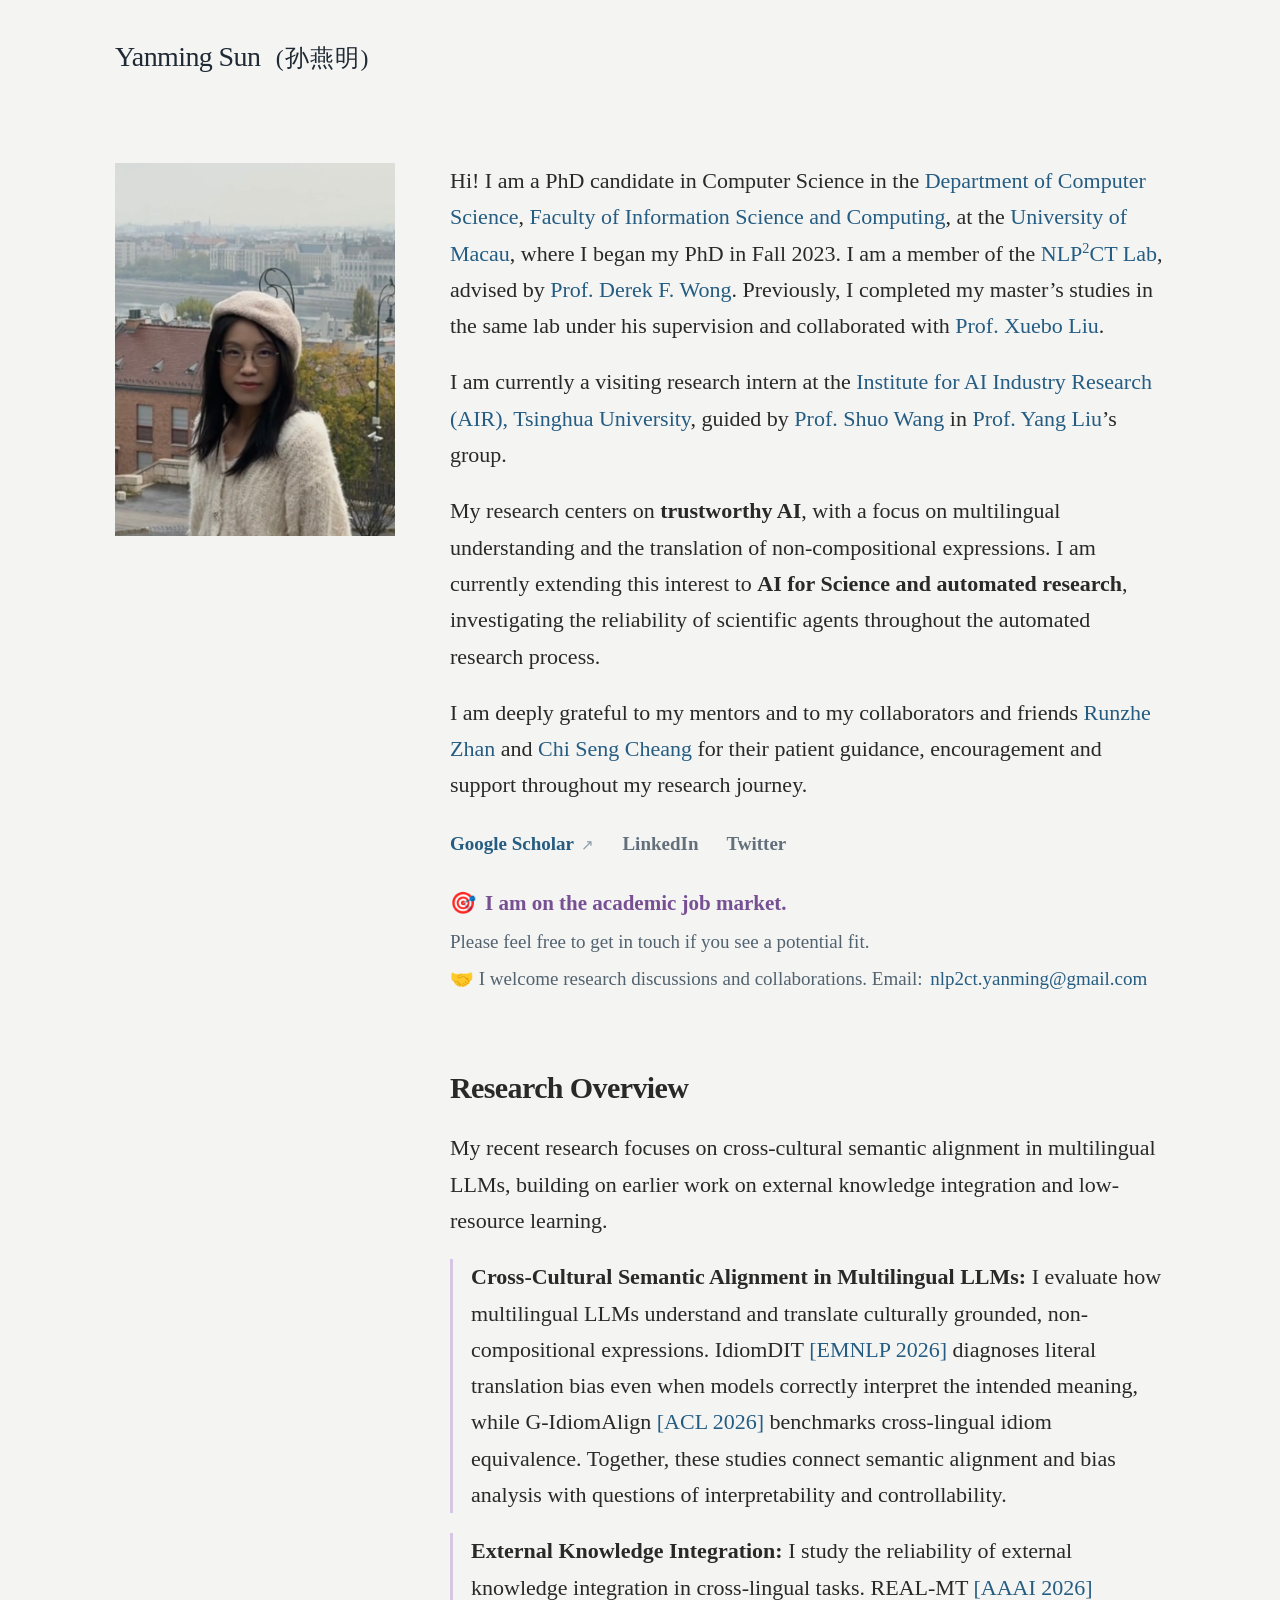
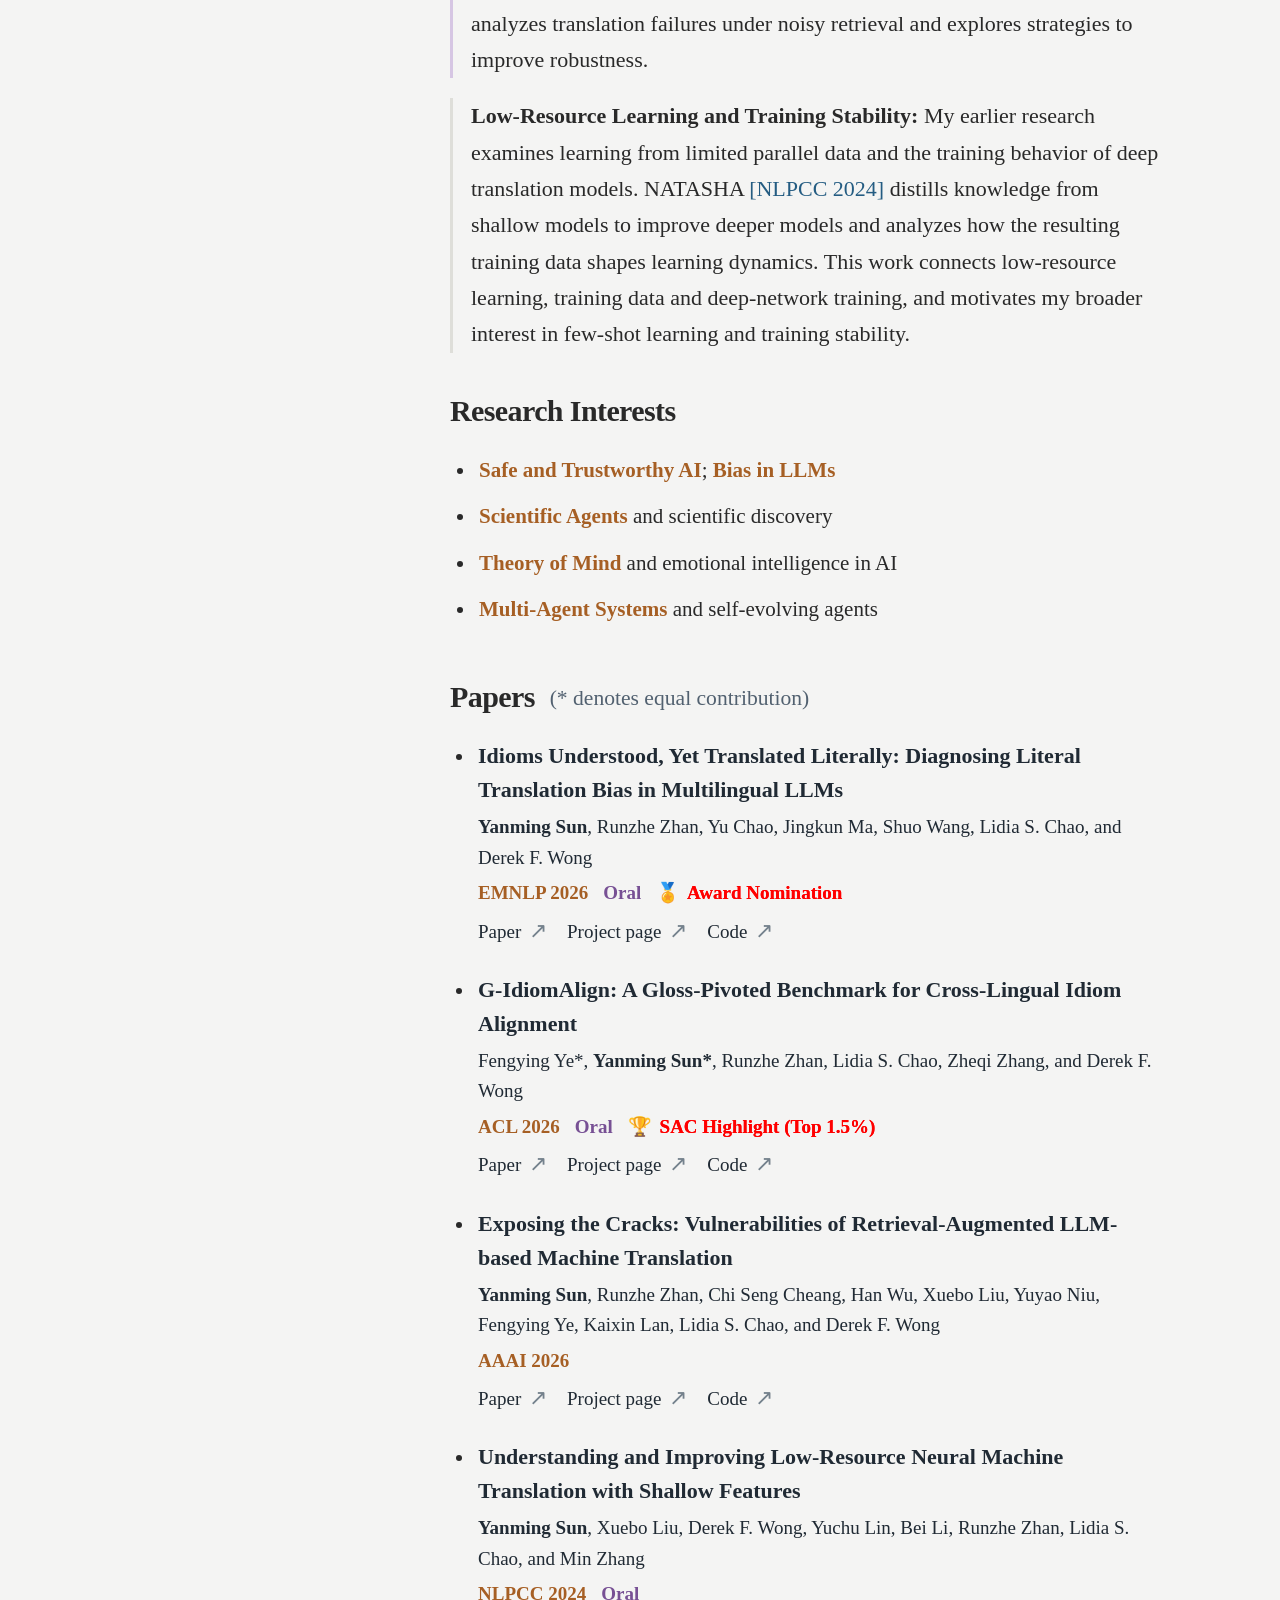
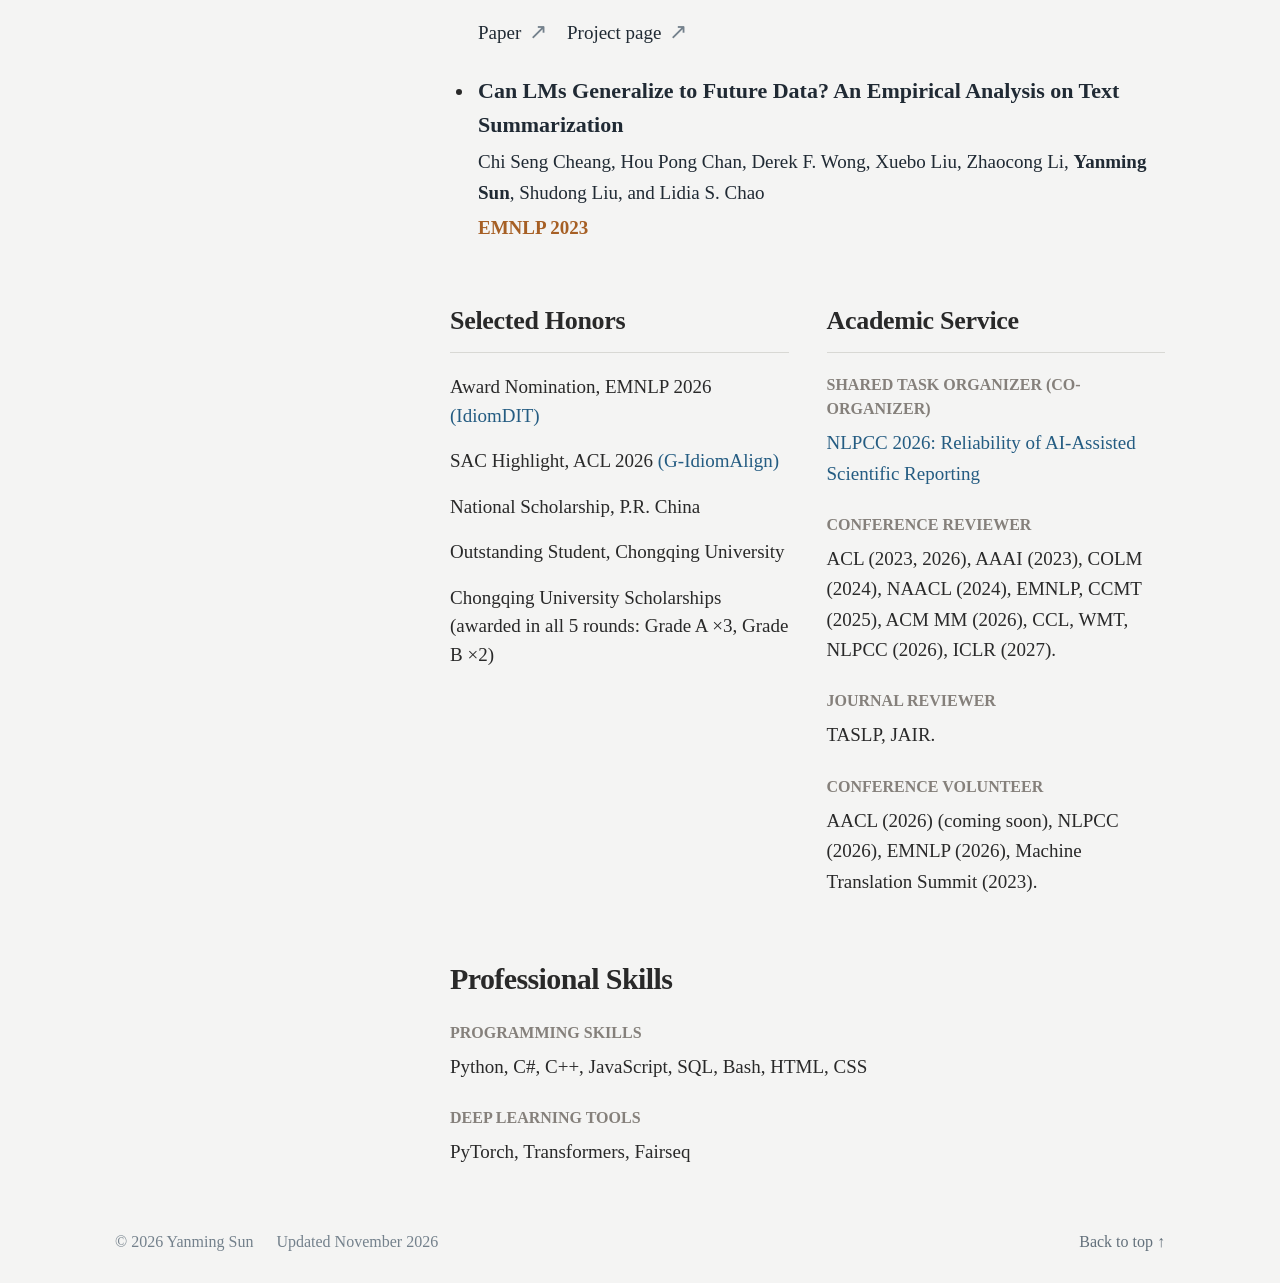
==== commit e431a7ae: "Condense external knowledge research overview" ====
--- a/docs/index.html
+++ b/docs/index.html
@@ -47,7 +47,7 @@
       <div class="section-heading"><h2 id="overview-heading">Research Overview</h2></div>
       <p>My recent research focuses on cross-cultural semantic alignment in multilingual LLMs, building on earlier work on external knowledge integration and low-resource learning.</p>
       <div class="research-theme"><p><strong>Cross-Cultural Semantic Alignment in Multilingual LLMs:</strong> I evaluate how multilingual LLMs understand and translate culturally grounded, non-compositional expressions. IdiomDIT <a href="#idiomdit">[EMNLP 2026]</a> diagnoses literal translation bias even when models correctly interpret the intended meaning, while G-IdiomAlign <a href="#g-idiomalign">[ACL 2026]</a> benchmarks cross-lingual idiom equivalence. Together, these studies connect semantic alignment and bias analysis with questions of interpretability and controllability.</p></div>
-      <div class="research-theme"><p><strong>External Knowledge Integration:</strong> I study how language models integrate external knowledge in cross-lingual tasks and when that integration fails. REAL-MT <a href="#real-mt">[AAAI 2026]</a> examines how noisy retrieved context affects translation. Through behavioral and attention analysis, I investigate models' reliance on external evidence and evaluate strategies for making knowledge integration more robust.</p></div>
+      <div class="research-theme"><p><strong>External Knowledge Integration:</strong> I study the reliability of external knowledge integration in cross-lingual tasks. REAL-MT <a href="#real-mt">[AAAI 2026]</a> analyzes translation failures under noisy retrieval and explores strategies to improve robustness.</p></div>
       <div class="research-theme"><p><strong>Low-Resource Learning and Training Stability:</strong> My earlier research examines learning from limited parallel data and the training behavior of deep translation models. NATASHA <a href="#natasha">[NLPCC 2024]</a> distills knowledge from shallow models to improve deeper models and analyzes how the resulting training data shapes learning dynamics. This work connects low-resource learning, training data and deep-network training, and motivates my broader interest in few-shot learning and training stability.</p></div>
     </section>
 
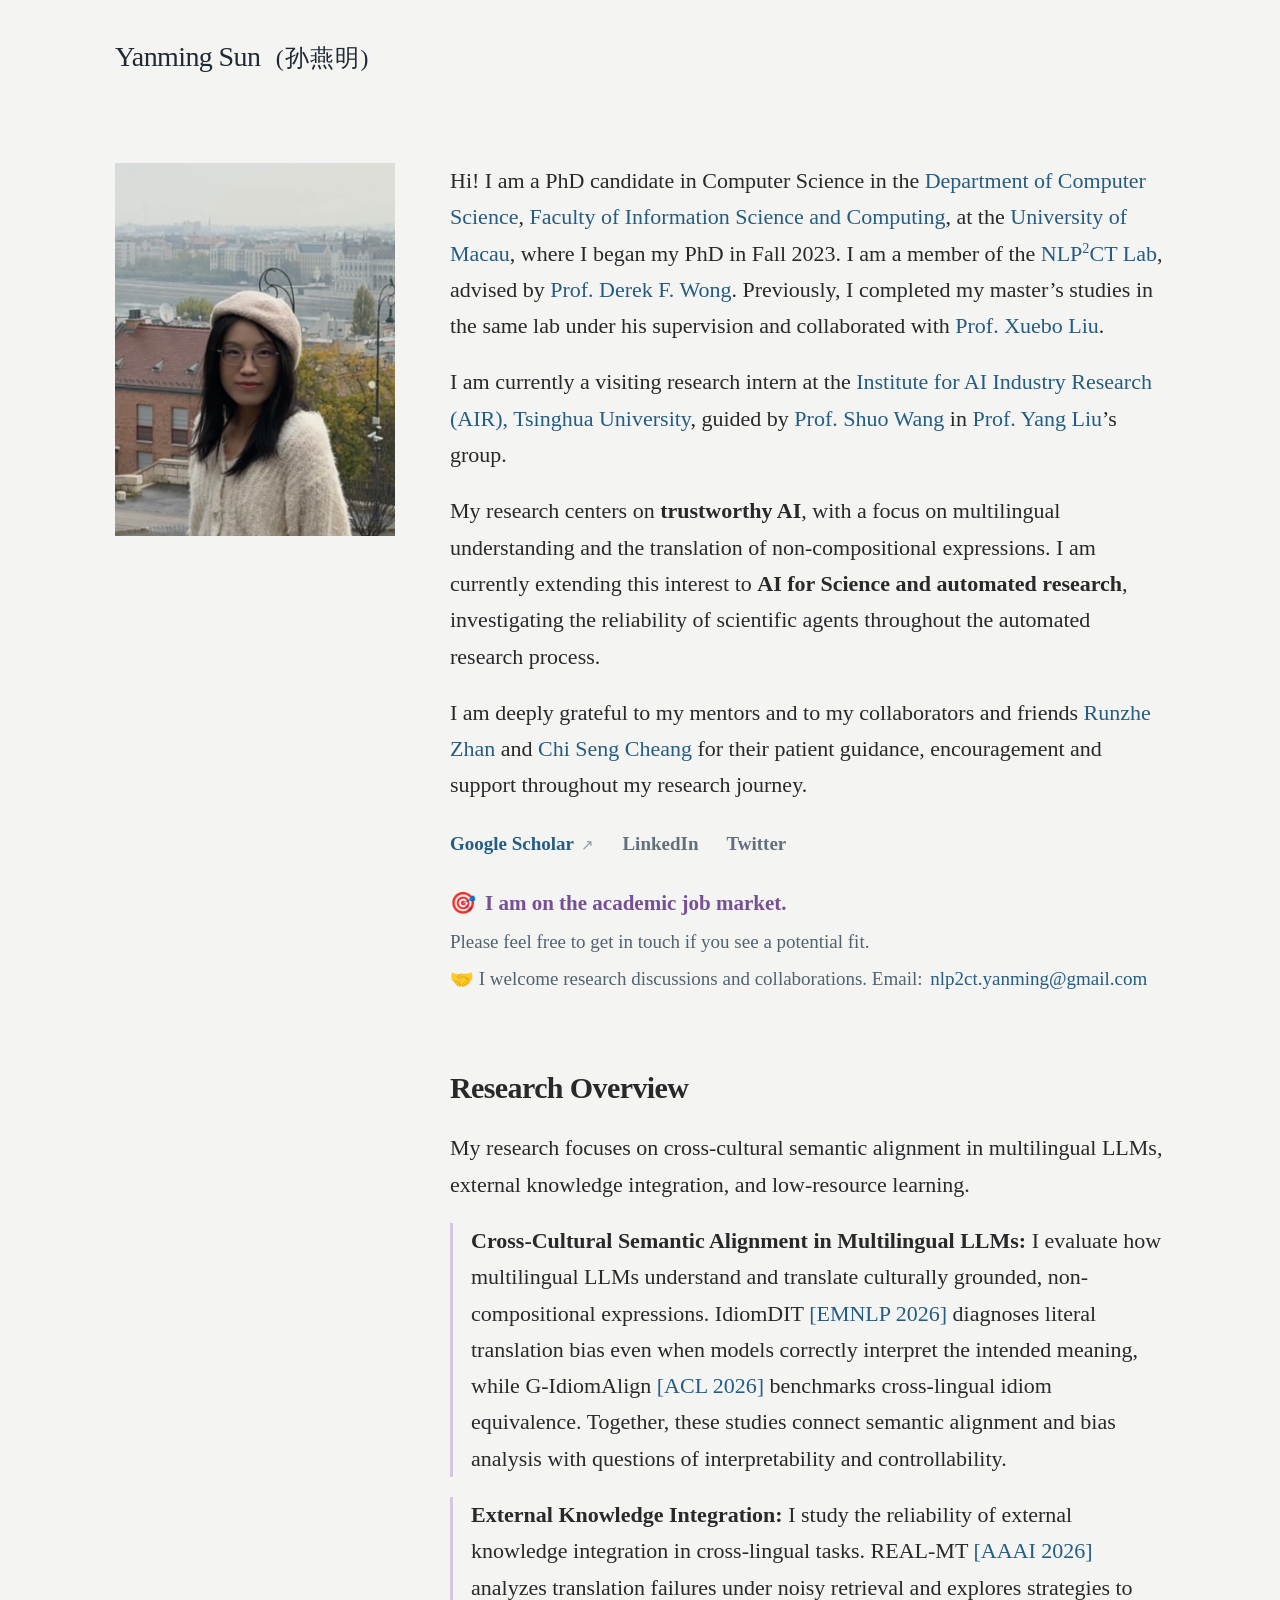
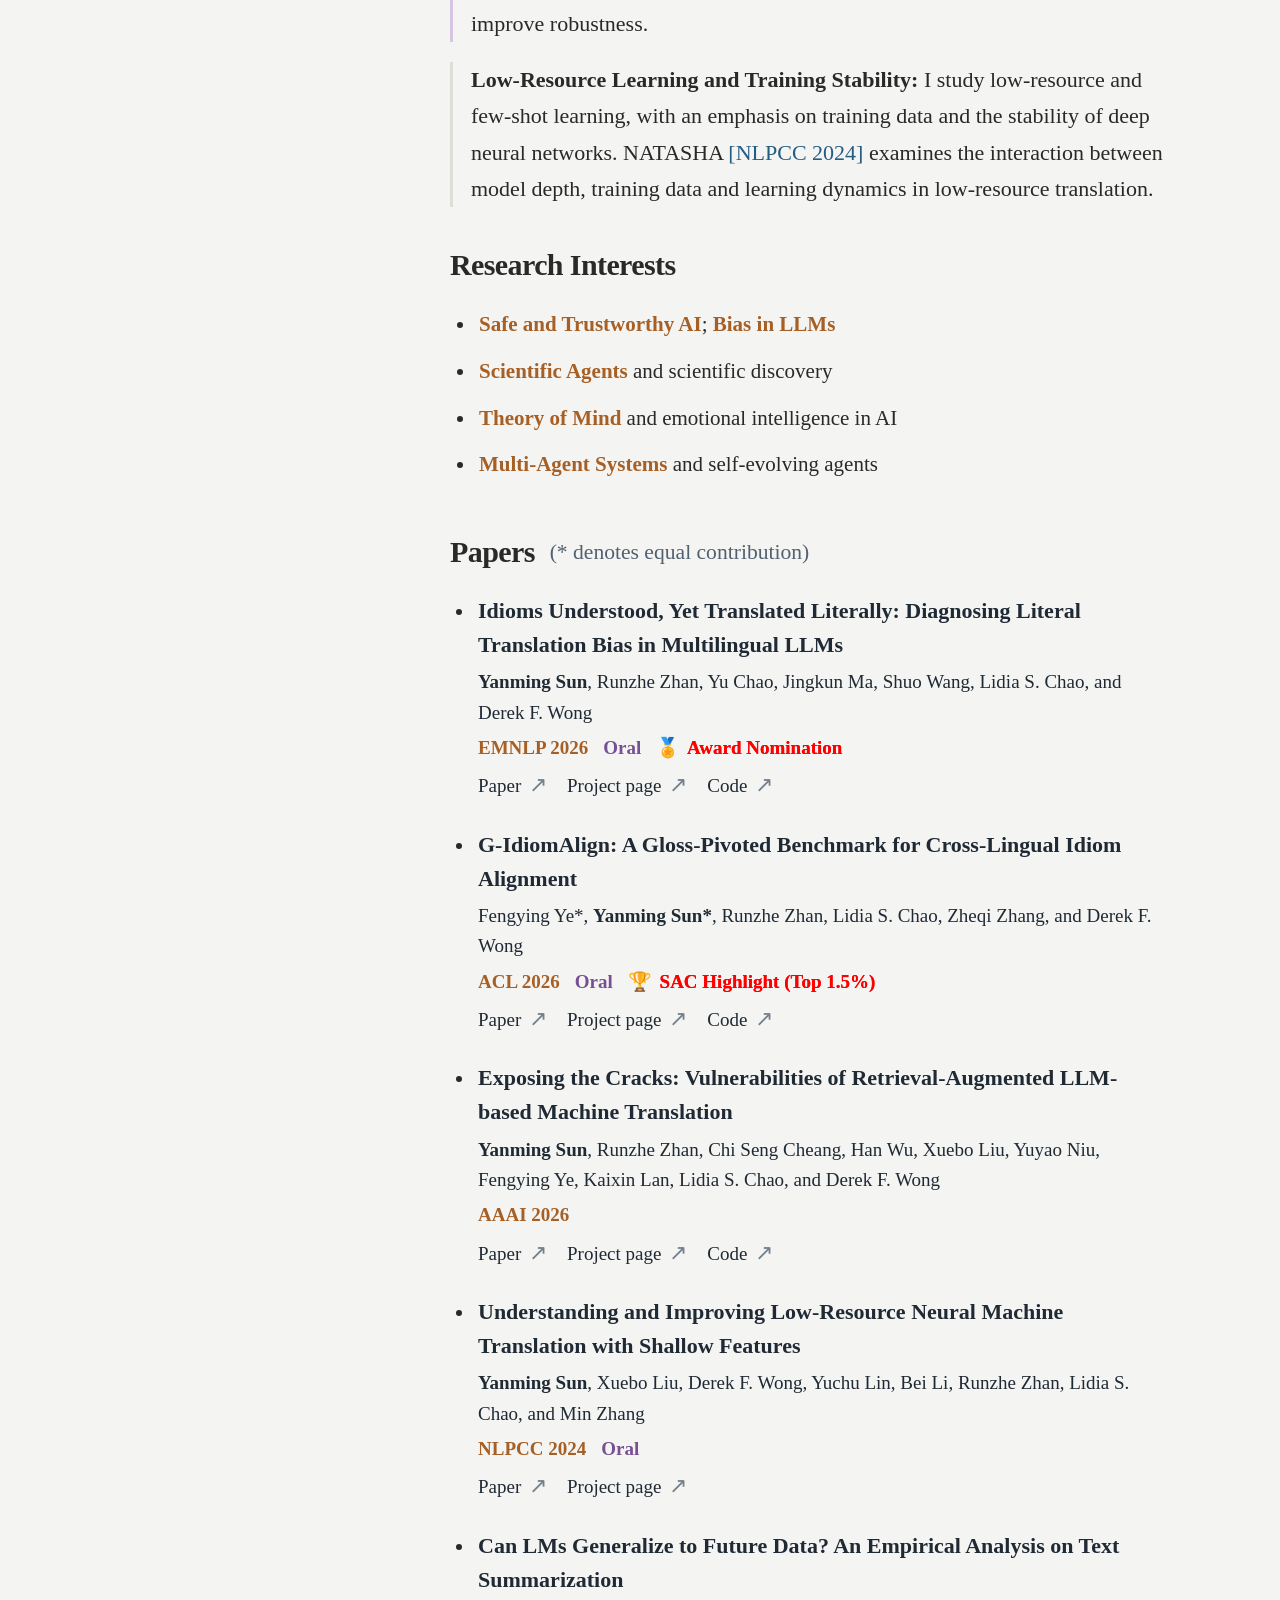
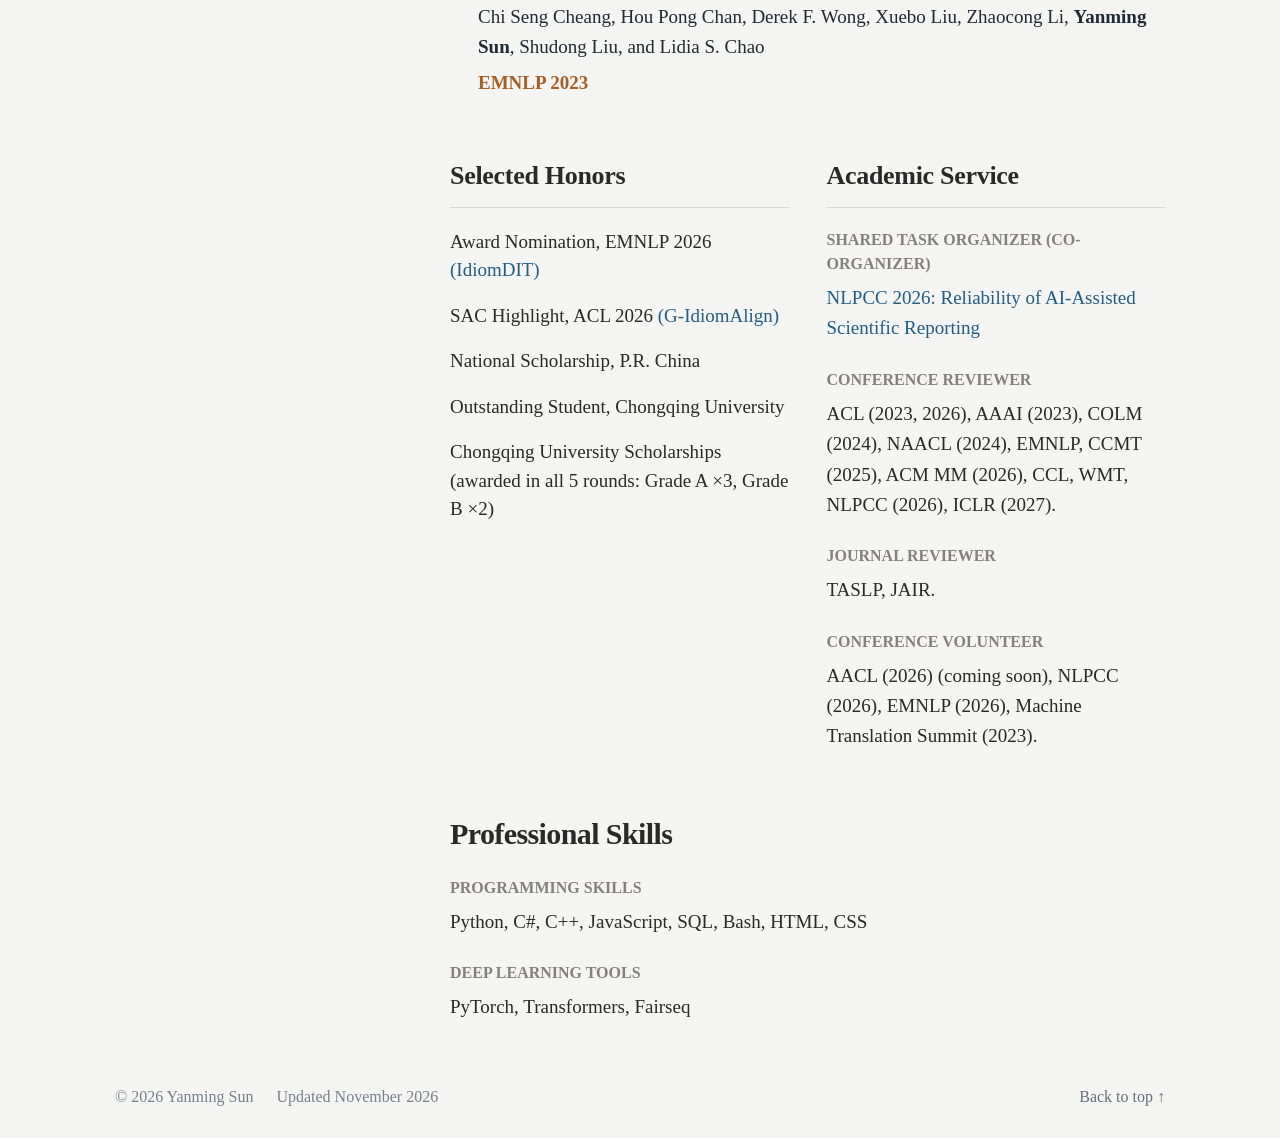
==== commit 88aaaeaf: "Emphasize research focus without chronological framing" ====
--- a/docs/index.html
+++ b/docs/index.html
@@ -45,10 +45,10 @@
 
     <section class="section research-overview" id="research-overview" aria-labelledby="overview-heading">
       <div class="section-heading"><h2 id="overview-heading">Research Overview</h2></div>
-      <p>My recent research focuses on cross-cultural semantic alignment in multilingual LLMs, building on earlier work on external knowledge integration and low-resource learning.</p>
+      <p>My research focuses on cross-cultural semantic alignment in multilingual LLMs, external knowledge integration, and low-resource learning.</p>
       <div class="research-theme"><p><strong>Cross-Cultural Semantic Alignment in Multilingual LLMs:</strong> I evaluate how multilingual LLMs understand and translate culturally grounded, non-compositional expressions. IdiomDIT <a href="#idiomdit">[EMNLP 2026]</a> diagnoses literal translation bias even when models correctly interpret the intended meaning, while G-IdiomAlign <a href="#g-idiomalign">[ACL 2026]</a> benchmarks cross-lingual idiom equivalence. Together, these studies connect semantic alignment and bias analysis with questions of interpretability and controllability.</p></div>
       <div class="research-theme"><p><strong>External Knowledge Integration:</strong> I study the reliability of external knowledge integration in cross-lingual tasks. REAL-MT <a href="#real-mt">[AAAI 2026]</a> analyzes translation failures under noisy retrieval and explores strategies to improve robustness.</p></div>
-      <div class="research-theme"><p><strong>Low-Resource Learning and Training Stability:</strong> My earlier research examines learning from limited parallel data and the training behavior of deep translation models. NATASHA <a href="#natasha">[NLPCC 2024]</a> distills knowledge from shallow models to improve deeper models and analyzes how the resulting training data shapes learning dynamics. This work connects low-resource learning, training data and deep-network training, and motivates my broader interest in few-shot learning and training stability.</p></div>
+      <div class="research-theme"><p><strong>Low-Resource Learning and Training Stability:</strong> I study low-resource and few-shot learning, with an emphasis on training data and the stability of deep neural networks. NATASHA <a href="#natasha">[NLPCC 2024]</a> examines the interaction between model depth, training data and learning dynamics in low-resource translation.</p></div>
     </section>
 
     <section class="section research-interests" id="research" aria-labelledby="research-heading"><div class="section-heading"><h2 id="research-heading">Research Interests</h2></div><ul class="interest-list"><li><strong>Safe and Trustworthy AI</strong>; <strong>Bias in LLMs</strong></li><li><strong>Scientific Agents</strong> and scientific discovery</li><li><strong>Theory of Mind</strong> and emotional intelligence in AI</li><li><strong>Multi-Agent Systems</strong> and self-evolving agents</li></ul></section>
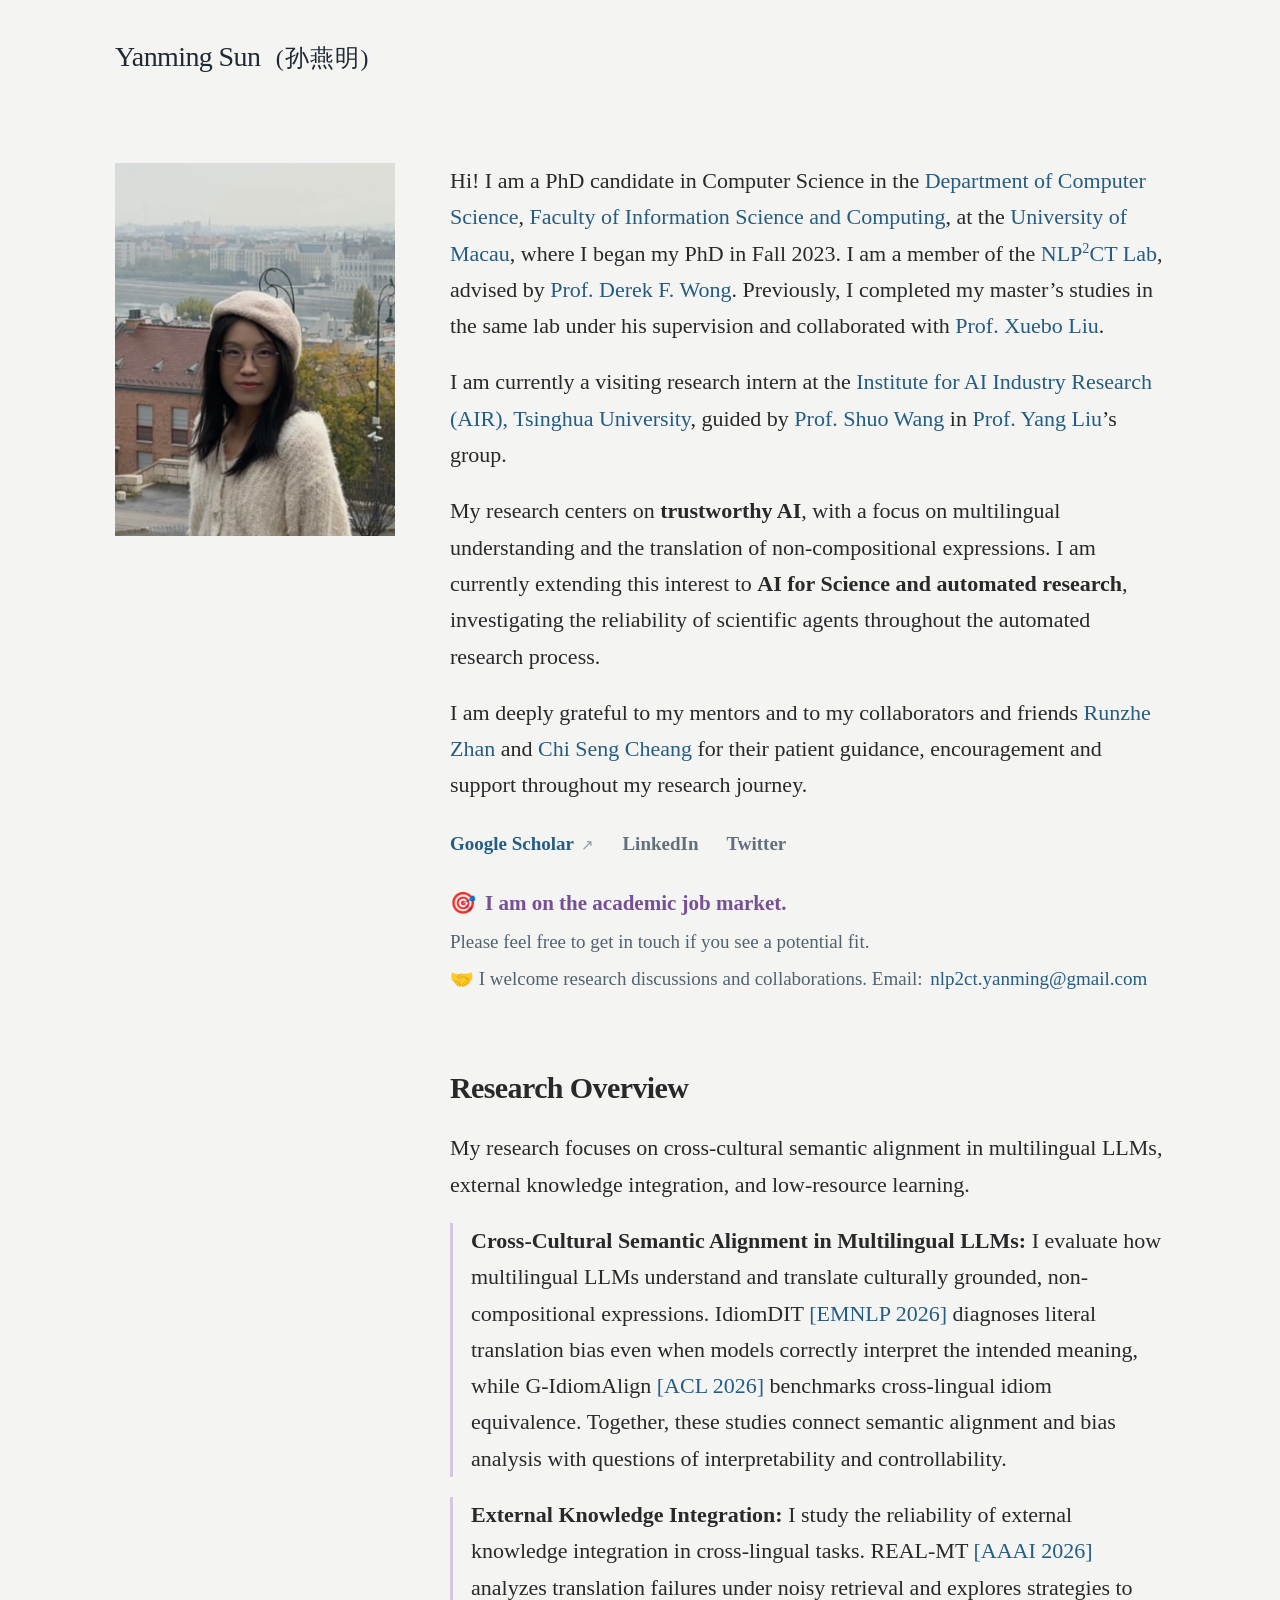
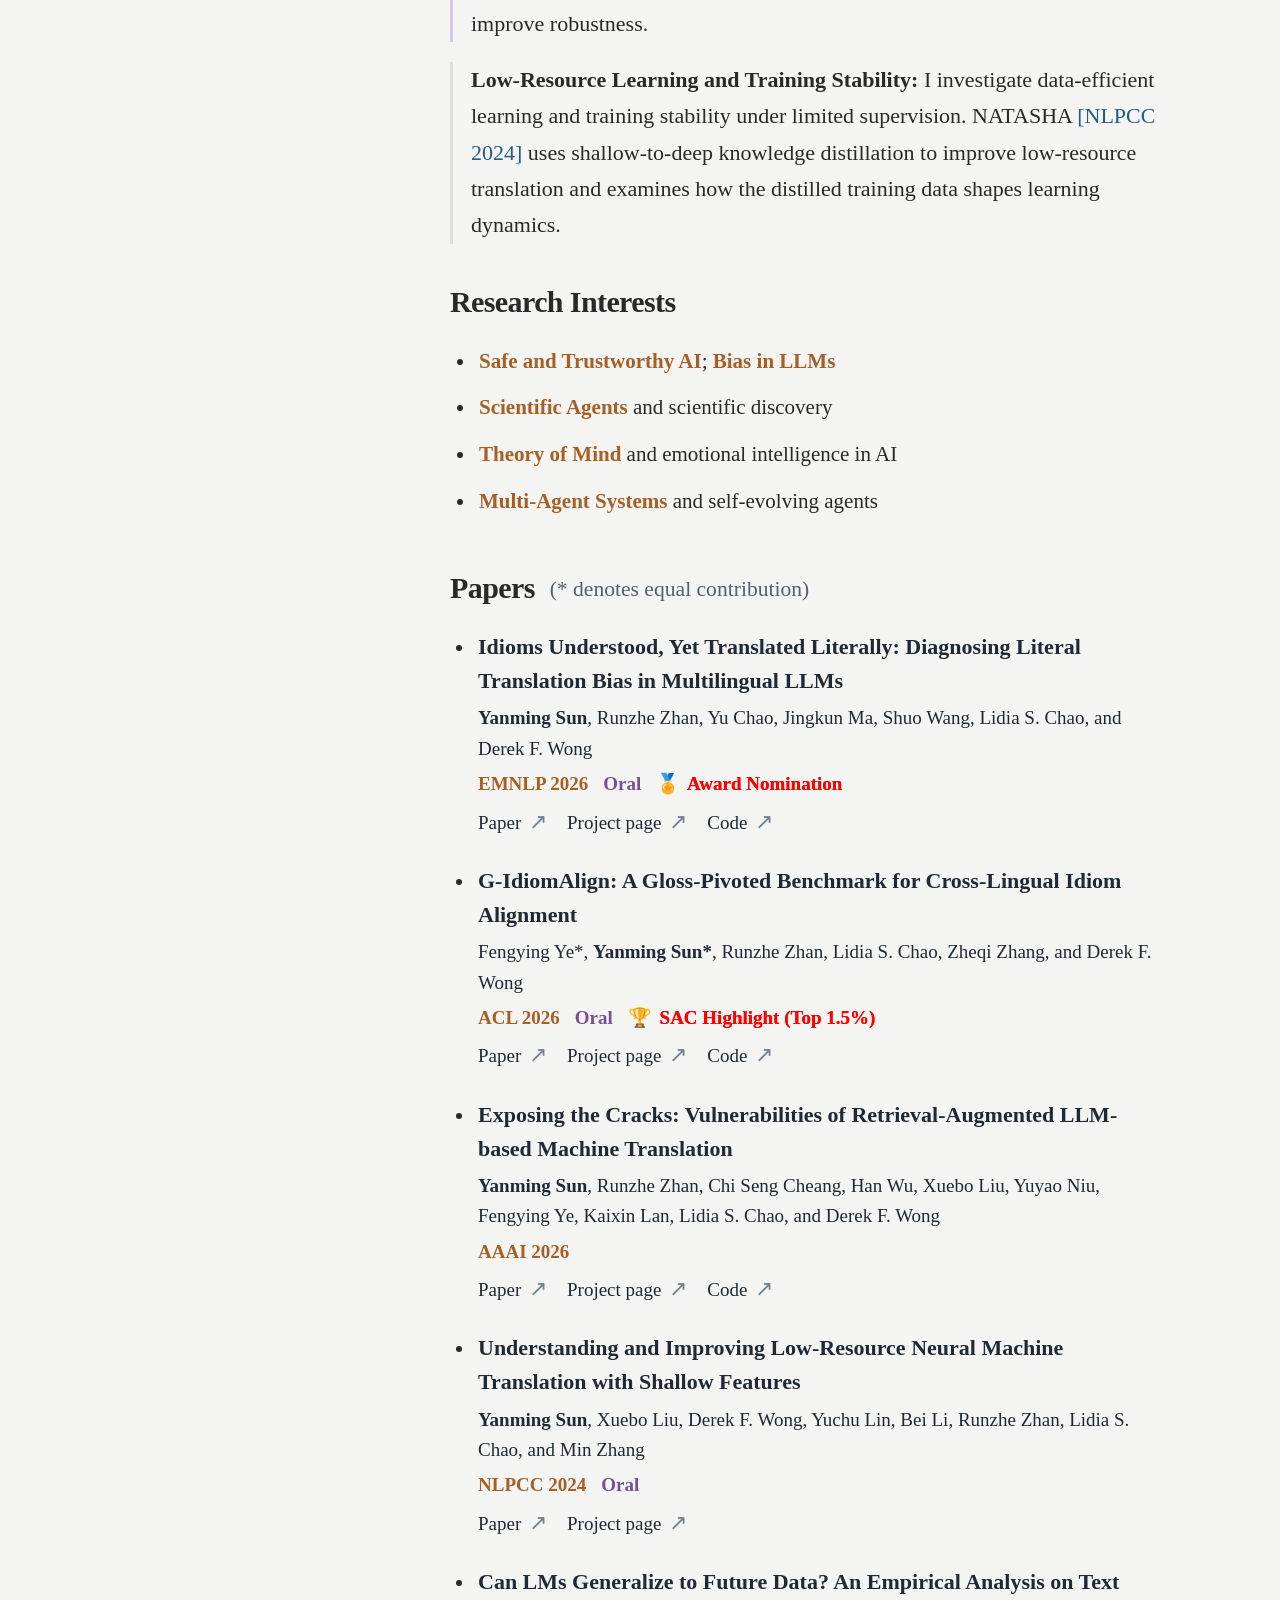
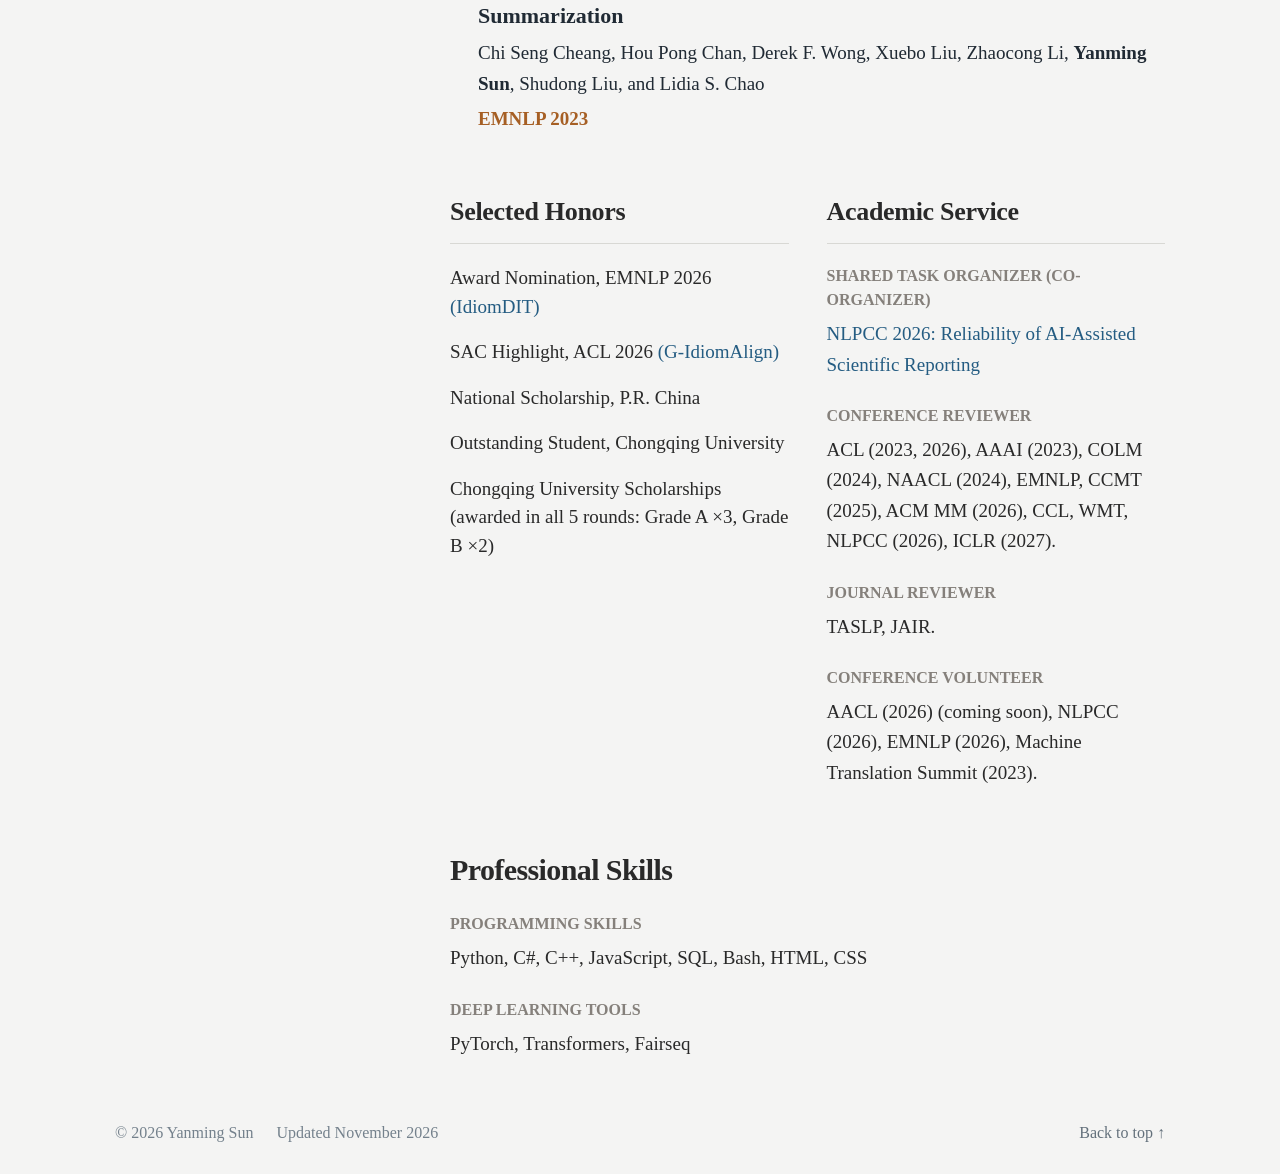
==== commit d9da37ed: "Refine low-resource research summary" ====
--- a/docs/index.html
+++ b/docs/index.html
@@ -48,7 +48,7 @@
       <p>My research focuses on cross-cultural semantic alignment in multilingual LLMs, external knowledge integration, and low-resource learning.</p>
       <div class="research-theme"><p><strong>Cross-Cultural Semantic Alignment in Multilingual LLMs:</strong> I evaluate how multilingual LLMs understand and translate culturally grounded, non-compositional expressions. IdiomDIT <a href="#idiomdit">[EMNLP 2026]</a> diagnoses literal translation bias even when models correctly interpret the intended meaning, while G-IdiomAlign <a href="#g-idiomalign">[ACL 2026]</a> benchmarks cross-lingual idiom equivalence. Together, these studies connect semantic alignment and bias analysis with questions of interpretability and controllability.</p></div>
       <div class="research-theme"><p><strong>External Knowledge Integration:</strong> I study the reliability of external knowledge integration in cross-lingual tasks. REAL-MT <a href="#real-mt">[AAAI 2026]</a> analyzes translation failures under noisy retrieval and explores strategies to improve robustness.</p></div>
-      <div class="research-theme"><p><strong>Low-Resource Learning and Training Stability:</strong> I study low-resource and few-shot learning, with an emphasis on training data and the stability of deep neural networks. NATASHA <a href="#natasha">[NLPCC 2024]</a> examines the interaction between model depth, training data and learning dynamics in low-resource translation.</p></div>
+      <div class="research-theme"><p><strong>Low-Resource Learning and Training Stability:</strong> I investigate data-efficient learning and training stability under limited supervision. NATASHA <a href="#natasha">[NLPCC 2024]</a> uses shallow-to-deep knowledge distillation to improve low-resource translation and examines how the distilled training data shapes learning dynamics.</p></div>
     </section>
 
     <section class="section research-interests" id="research" aria-labelledby="research-heading"><div class="section-heading"><h2 id="research-heading">Research Interests</h2></div><ul class="interest-list"><li><strong>Safe and Trustworthy AI</strong>; <strong>Bias in LLMs</strong></li><li><strong>Scientific Agents</strong> and scientific discovery</li><li><strong>Theory of Mind</strong> and emotional intelligence in AI</li><li><strong>Multi-Agent Systems</strong> and self-evolving agents</li></ul></section>
